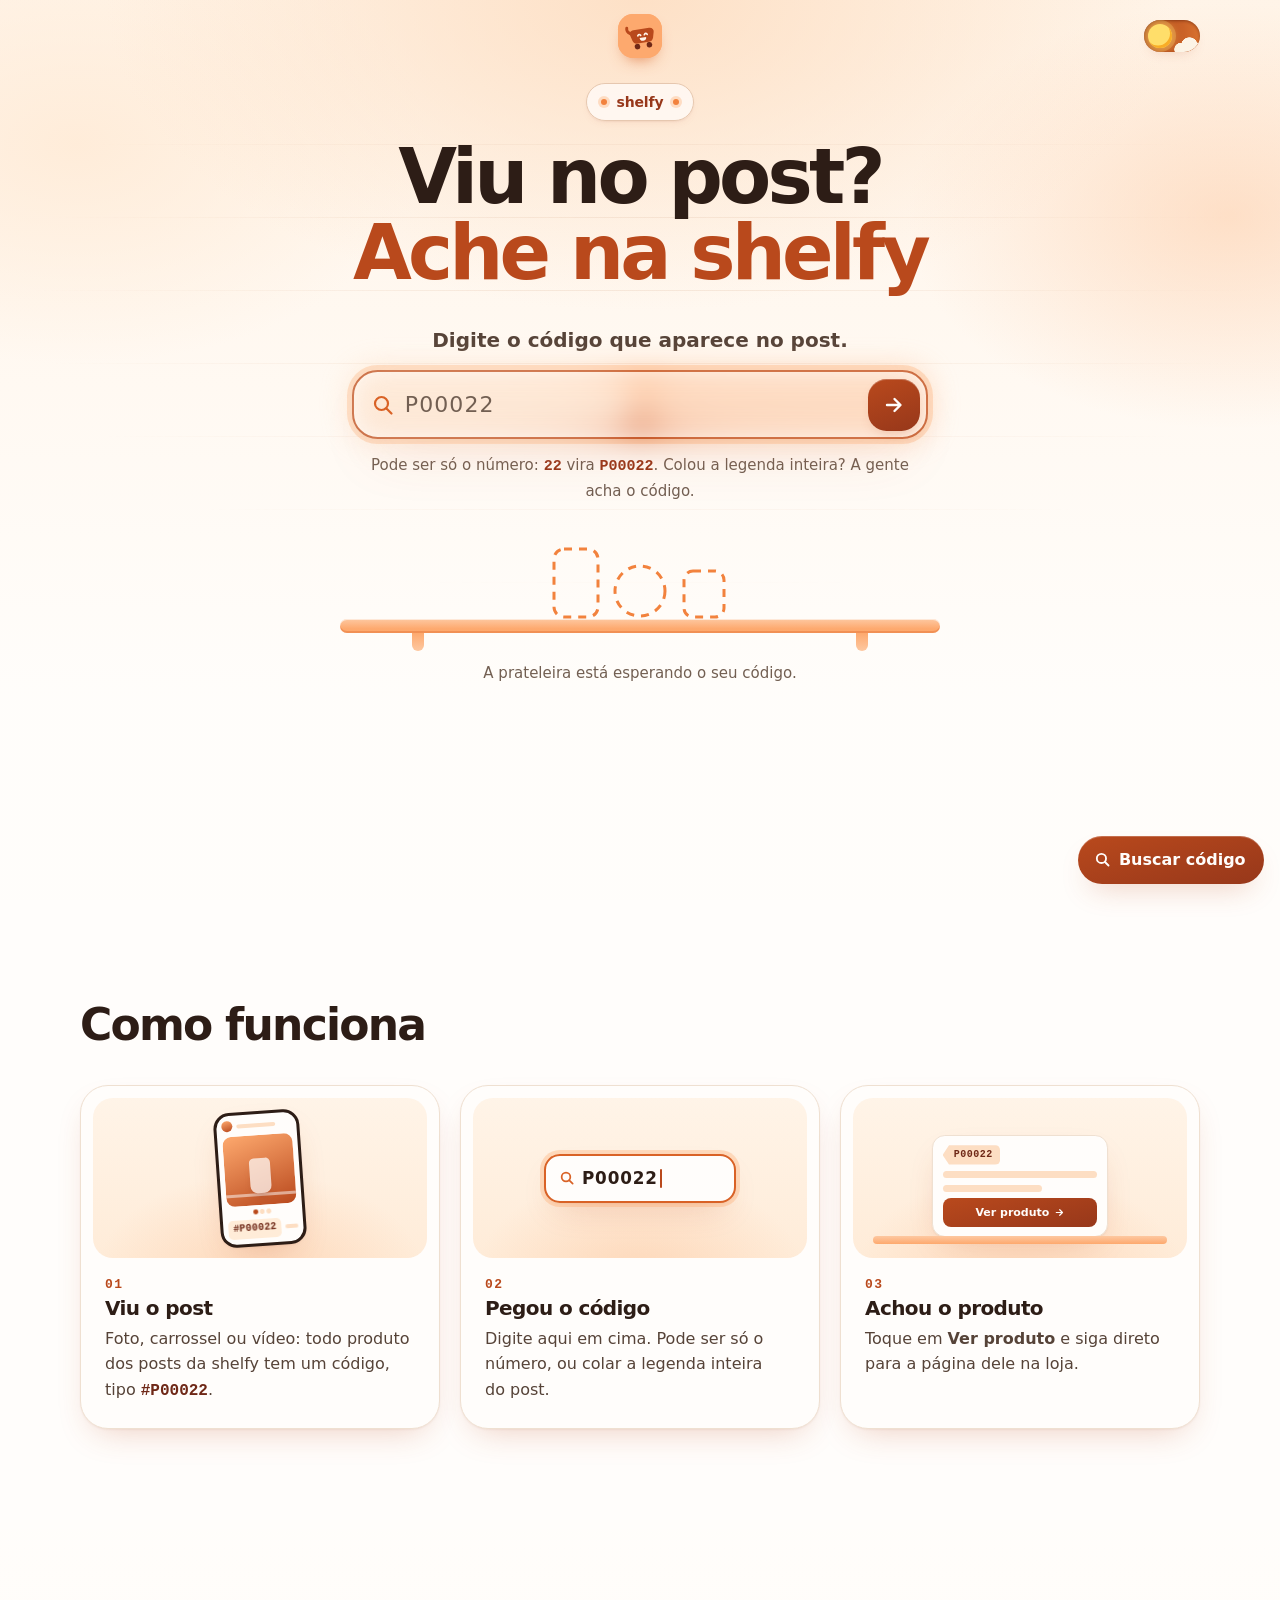
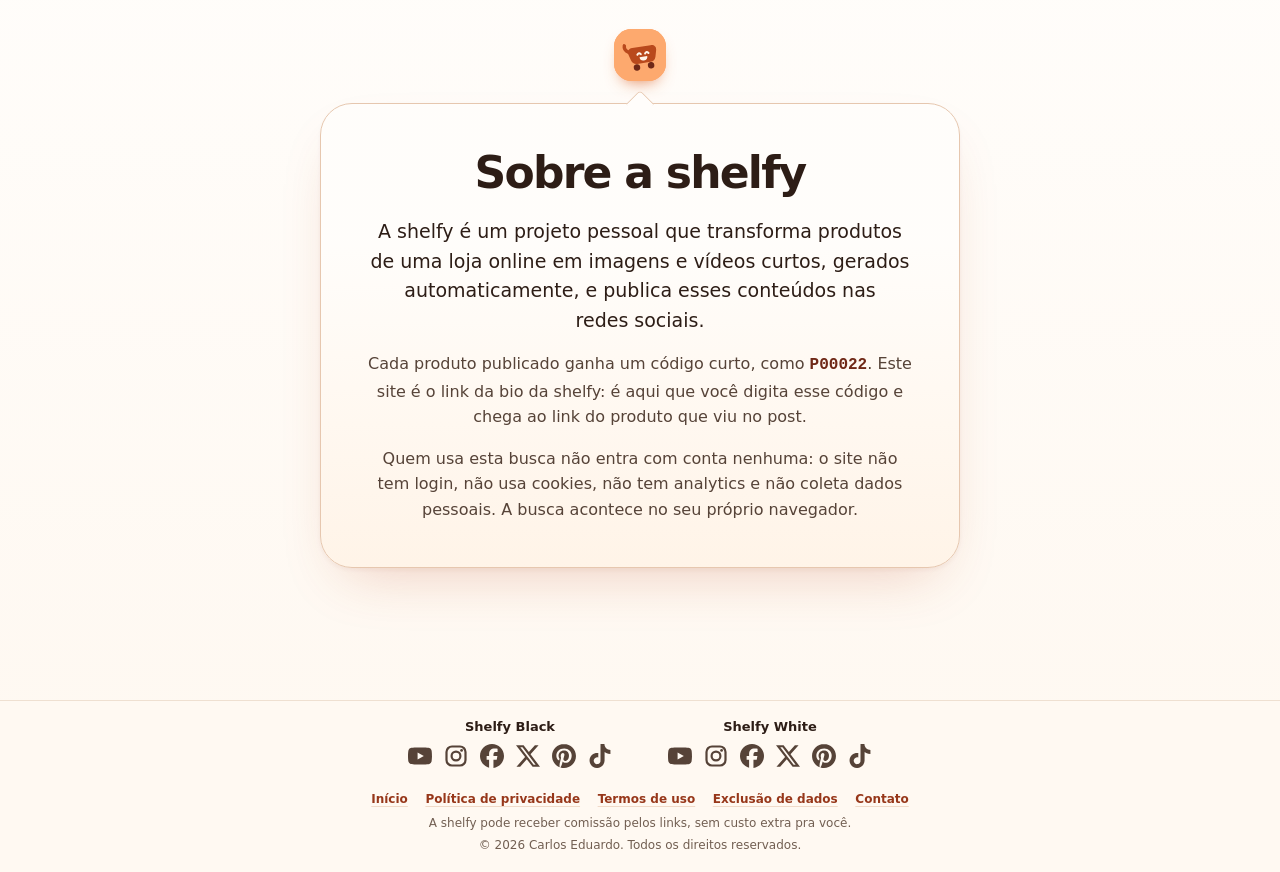
==== index.html @ b005644d "busca: código que saiu do ar mostra "não está mais disponível" Como os códigos são sequenciais, um c" ====
<!DOCTYPE html>
<html lang="pt-BR">
<head>
<meta charset="utf-8">
<meta name="viewport" content="width=device-width, initial-scale=1, viewport-fit=cover">
<meta http-equiv="Content-Security-Policy" content="default-src 'none'; script-src 'self'; style-src 'self'; img-src 'self' data:; connect-src 'self'; base-uri 'self'; form-action 'self'; object-src 'none'; require-trusted-types-for 'script'; trusted-types 'none'; upgrade-insecure-requests">
<meta name="referrer" content="no-referrer">
<title>shelfy — ache o produto do post pelo código</title>
<meta name="description" content="Viu um produto num post da shelfy? Digite o código (tipo P00022) e vá direto para o link do produto. Sem login, sem cadastro, sem rastreadores.">
<link rel="canonical" href="https://carlosp1006.github.io/shelfy-site/">
<meta name="theme-color" content="#fff4ea" media="(prefers-color-scheme: light)">
<meta name="theme-color" content="#281911" media="(prefers-color-scheme: dark)">
<meta name="color-scheme" content="light">
<link rel="icon" href="img/favicon.svg" type="image/svg+xml">
<link rel="icon" href="img/favicon-32.png" sizes="32x32" type="image/png">
<link rel="apple-touch-icon" href="img/apple-touch-icon.png">
<link rel="search" type="application/opensearchdescription+xml" title="shelfy" href="opensearch.xml">
<meta property="og:type" content="website">
<meta property="og:site_name" content="shelfy">
<meta property="og:locale" content="pt_BR">
<meta property="og:title" content="shelfy — ache o produto do post pelo código">
<meta property="og:description" content="Viu no post? Digite o código e vá direto para o link do produto.">
<meta property="og:url" content="https://carlosp1006.github.io/shelfy-site/">
<meta property="og:image" content="https://carlosp1006.github.io/shelfy-site/img/og.png">
<meta property="og:image:width" content="1200">
<meta property="og:image:height" content="630">
<meta property="og:image:alt" content="shelfy: viu no post? Ache aqui pelo código.">
<meta name="twitter:card" content="summary_large_image">
<script src="js/tema.js?v=2026100901"></script>
<link rel="stylesheet" href="css/site.css?v=2026100901">
<link rel="modulepreload" href="js/catalog.js">
<link rel="modulepreload" href="js/query.js">
<script type="module" src="js/app.js"></script>
</head>
<body class="page-home">
<a class="skip-link" href="#conteudo">Pular para o conteúdo</a>

<header class="site-header">
  <div class="shell header-inner">
    <a class="brand brand-solo" href="./" aria-label="shelfy — início">
      <span class="brand-mark" aria-hidden="true"><svg viewBox="0 0 120 120" width="120" height="120" focusable="false"><rect width="120" height="120" fill="#fda96e"/><g class="carrinho"><g transform="translate(3 1) rotate(-9 50 94)"><path d="M37 50c-6-4-9-10-7-16" fill="none" stroke="#b9491c" stroke-width="8" stroke-linecap="round"/><circle cx="51" cy="88" r="7.5" fill="#6f2817"/><circle cx="84" cy="88" r="7.5" fill="#6f2817"/><path d="M47 42h43c8 0 13 6 11 13l-4 15c-2 6-6 10-13 10H53c-7 0-11-4-13-10l-4-15c-2-7 3-13 11-13z" fill="#b9491c"/><g fill="none" stroke="#fff4e8" stroke-width="4.5" stroke-linecap="round"><path d="M56.5 59q4-6 8 0"/><path d="M74.5 59q4-6 8 0"/></g><path d="M60.5 65.5h18a9 9 0 0 1-18 0z" fill="#fff4e8"/></g></g><g class="brilhos" fill="#fff4e8" opacity="0"><path d="M98 11Q98 22 109 22Q98 22 98 33Q98 22 87 22Q98 22 98 11Z"/><path d="M19 12Q19 20 27 20Q19 20 19 28Q19 20 11 20Q19 20 19 12Z"/><path d="M104 95Q104 101 110 101Q104 101 104 107Q104 101 98 101Q104 101 104 95Z"/></g></svg></span>
    </a>
    <button class="theme-toggle" type="button" data-botao-tema aria-pressed="false" aria-label="Tema escuro" title="Tema escuro" hidden><span class="theme-toggle-knob"></span></button>
  </div>
</header>

<main id="conteudo" class="site-main">
  <section class="hero" aria-labelledby="titulo">
    <div class="shell hero-inner">
      <p class="eyebrow eyebrow-name"><span class="eyebrow-dot" aria-hidden="true"></span>shelfy<span class="eyebrow-dot" aria-hidden="true"></span></p>
      <h1 id="titulo" class="hero-title">Viu no post? <span class="hero-accent">Ache na shelfy</span></h1>
      <form id="buscar" class="search" role="search" action="./" method="get" autocomplete="off" novalidate>
        <label class="search-label" for="codigo">Digite o código que aparece no post.</label>
        <div class="search-field">
          <svg class="search-icon" viewBox="0 0 24 24" width="24" height="24" aria-hidden="true" focusable="false"><circle cx="10.5" cy="10.5" r="6.5" fill="none" stroke="currentColor" stroke-width="2.2"/><path d="m15.5 15.5 5 5" fill="none" stroke="currentColor" stroke-width="2.2" stroke-linecap="round"/></svg>
          <input id="codigo" class="search-input" name="c" type="text" inputmode="text" enterkeyhint="search" autocapitalize="characters" autocomplete="off" autocorrect="off" spellcheck="false" maxlength="4000" placeholder="P00022" aria-describedby="dica-busca">
          <button class="search-submit" type="submit">
            <span class="visually-hidden">Buscar</span>
            <svg viewBox="0 0 24 24" width="24" height="24" aria-hidden="true" focusable="false"><path d="M5 12h13m-5.5-6 6 6-6 6" fill="none" stroke="currentColor" stroke-width="2.4" stroke-linecap="round" stroke-linejoin="round"/></svg>
          </button>
        </div>
        <p id="dica-busca" class="search-hint">Pode ser só o número: <b>22</b> vira <b>P00022</b>. Colou a legenda inteira? A gente acha o código.</p>
      </form>

      <div class="recent" data-recent hidden>
        <p class="recent-label" id="recentes-titulo">Buscados recentemente <span class="recent-hint">(só neste aparelho)</span></p>
        <ul class="recent-list" aria-labelledby="recentes-titulo" data-recent-list></ul>
        <button class="link-button" type="button" data-recent-clear>Limpar</button>
      </div>
      <div class="results" id="resultado">
        <p class="visually-hidden" id="status-busca" role="status" aria-live="polite" aria-atomic="true"></p>
        <div class="results-body" data-results></div>
        <div class="shelf" aria-hidden="true">
          <svg class="shelf-ghosts" viewBox="0 0 240 92" width="240" height="92" focusable="false"><rect x="34" y="22" width="44" height="68" rx="10" fill="none" stroke="currentColor" stroke-width="3" stroke-dasharray="8 7"/><circle cx="120" cy="64" r="25" fill="none" stroke="currentColor" stroke-width="3" stroke-dasharray="8 7"/><rect x="164" y="44" width="40" height="46" rx="9" fill="none" stroke="currentColor" stroke-width="3" stroke-dasharray="8 7"/></svg>
          <span class="shelf-plank"></span>
        </div>
        <p class="shelf-caption">A prateleira está esperando o seu código.</p>
        <noscript><p class="notice notice-static">A busca por código precisa do JavaScript ligado. Ative o JavaScript neste navegador ou abra o site em outro navegador para buscar.</p></noscript>
      </div>
    </div>
  </section>

  <section id="como-funciona" class="section steps-section" aria-labelledby="titulo-como">
    <div class="shell">
      <h2 id="titulo-como" class="section-title">Como funciona</h2>
      <ol class="steps">
        <li class="step">
          <div class="step-art" aria-hidden="true"><span class="art-post"><span class="art-post-head"></span><span class="art-media"><span class="art-track"><span></span><span></span><span></span></span></span><span class="art-dots"></span><span class="art-caption"><span class="art-tag">#P00022</span></span></span></div>
          <h3 class="step-title">Viu o post</h3>
          <p class="step-text">Foto, carrossel ou vídeo: todo produto dos posts da shelfy tem um código, tipo <b class="code-inline">#P00022</b>.</p>
        </li>
        <li class="step">
          <div class="step-art art-search" aria-hidden="true"><span class="art-field"><span class="art-lens"></span><span class="art-typed">P00022</span><span class="art-caret"></span></span></div>
          <h3 class="step-title">Pegou o código</h3>
          <p class="step-text">Digite aqui em cima. Pode ser só o número, ou colar a legenda inteira do post.</p>
        </li>
        <li class="step">
          <div class="step-art art-result" aria-hidden="true"><span class="art-card"><span class="art-badge">P00022</span><span class="art-line"></span><span class="art-line art-line-short"></span><span class="art-button">Ver produto</span></span><span class="art-plank"></span></div>
          <h3 class="step-title">Achou o produto</h3>
          <p class="step-text">Toque em <b>Ver produto</b> e siga direto para a página dele na loja.</p>
        </li>
      </ol>
    </div>
  </section>

  <section id="sobre" class="section about-section" aria-labelledby="titulo-sobre">
    <div class="shell about">
      <span class="brand-mark about-avatar" aria-hidden="true"><svg viewBox="0 0 120 120" width="120" height="120" focusable="false"><rect width="120" height="120" fill="#fda96e"/><g class="carrinho"><g transform="translate(3 1) rotate(-9 50 94)"><path d="M37 50c-6-4-9-10-7-16" fill="none" stroke="#b9491c" stroke-width="8" stroke-linecap="round"/><circle cx="51" cy="88" r="7.5" fill="#6f2817"/><circle cx="84" cy="88" r="7.5" fill="#6f2817"/><path d="M47 42h43c8 0 13 6 11 13l-4 15c-2 6-6 10-13 10H53c-7 0-11-4-13-10l-4-15c-2-7 3-13 11-13z" fill="#b9491c"/><g fill="none" stroke="#fff4e8" stroke-width="4.5" stroke-linecap="round"><path d="M56.5 59q4-6 8 0"/><path d="M74.5 59q4-6 8 0"/></g><path d="M60.5 65.5h18a9 9 0 0 1-18 0z" fill="#fff4e8"/></g></g><g class="brilhos" fill="#fff4e8" opacity="0"><path d="M98 11Q98 22 109 22Q98 22 98 33Q98 22 87 22Q98 22 98 11Z"/><path d="M19 12Q19 20 27 20Q19 20 19 28Q19 20 11 20Q19 20 19 12Z"/><path d="M104 95Q104 101 110 101Q104 101 104 107Q104 101 98 101Q104 101 104 95Z"/></g></svg></span>
      <div class="about-bubble">
        <h2 id="titulo-sobre" class="section-title">Sobre a shelfy</h2>
        <p class="about-lead">A shelfy é um projeto pessoal que transforma produtos de uma loja online em imagens e vídeos curtos, gerados automaticamente, e publica esses conteúdos nas redes sociais.</p>
        <p>Cada produto publicado ganha um código curto, como <b class="code-inline">P00022</b>. Este site é o link da bio da shelfy: é aqui que você digita esse código e chega ao link do produto que viu no post.</p>
        <p>Quem usa esta busca não entra com conta nenhuma: o site não tem login, não usa cookies, não tem analytics e não coleta dados pessoais. A busca acontece no seu próprio navegador.</p>
      </div>
    </div>
  </section>

  <a class="back-to-search" href="#buscar">Buscar código</a>
</main>

<footer class="site-footer">
  <div class="shell footer-inner">
    <section class="footer-social" aria-labelledby="titulo-siga">
      <h2 id="titulo-siga" class="visually-hidden">Siga a shelfy</h2>
    <svg class="social-sprite" aria-hidden="true" focusable="false">
      <symbol id="ico-youtube" viewBox="0 0 28.57 20"><path d="M27.973 3.123A3.578 3.578 0 0 0 25.447.597C23.22 0 14.285 0 14.285 0S5.35 0 3.123.597A3.578 3.578 0 0 0 .597 3.123C0 5.35 0 10 0 10s0 4.65.597 6.877a3.578 3.578 0 0 0 2.526 2.526C5.35 20 14.285 20 14.285 20s8.935 0 11.162-.597a3.578 3.578 0 0 0 2.526-2.526C28.57 14.65 28.57 10 28.57 10s-.002-4.65-.597-6.877zM11.425 14.285 18.848 10l-7.423-4.285z" fill="currentColor" fill-rule="evenodd"/></symbol>
      <symbol id="ico-instagram" viewBox="0 0 24 24"><rect x="2.5" y="2.5" width="19" height="19" rx="5.5" fill="none" stroke="currentColor" stroke-width="2.2"/><circle cx="12" cy="12" r="4.4" fill="none" stroke="currentColor" stroke-width="2.2"/><circle cx="17.6" cy="6.4" r="1.4" fill="currentColor"/></symbol>
      <symbol id="ico-facebook" viewBox="0 0 24 24"><path d="M9.101 23.691v-7.98H6.627v-3.667h2.474v-1.58c0-4.085 1.848-5.978 5.858-5.978.401 0 .955.042 1.468.103a8.68 8.68 0 0 1 1.141.195v3.325a8.623 8.623 0 0 0-.653-.036 26.805 26.805 0 0 0-.733-.009c-.707 0-1.259.096-1.675.309a1.686 1.686 0 0 0-.679.622c-.258.42-.374.995-.374 1.752v1.297h3.919l-.386 2.103-.287 1.564h-3.246v8.245C19.396 23.238 24 18.179 24 12.044c0-6.627-5.373-12-12-12s-12 5.373-12 12c0 5.628 3.874 10.35 9.101 11.647z" fill="currentColor"/></symbol>
      <symbol id="ico-x" viewBox="0 0 24 24"><path d="M18.901 1.153h3.68l-8.04 9.19L24 22.846h-7.406l-5.8-7.584-6.638 7.584H.474l8.6-9.83L0 1.154h7.594l5.243 6.932zM17.61 20.644h2.039L6.486 3.24H4.298z" fill="currentColor"/></symbol>
      <symbol id="ico-pinterest" viewBox="0 0 24 24"><path d="M12.017 0C5.396 0 .029 5.367.029 11.987c0 5.079 3.158 9.417 7.618 11.162-.105-.949-.199-2.403.041-3.439.219-.937 1.406-5.957 1.406-5.957s-.359-.72-.359-1.781c0-1.663.967-2.911 2.168-2.911 1.024 0 1.518.769 1.518 1.688 0 1.029-.653 2.567-.992 3.992-.285 1.193.6 2.165 1.775 2.165 2.128 0 3.768-2.245 3.768-5.487 0-2.861-2.063-4.869-5.008-4.869-3.41 0-5.409 2.562-5.409 5.199 0 1.033.394 2.143.889 2.741.099.12.112.225.085.345-.09.375-.293 1.199-.334 1.363-.053.225-.172.271-.401.165-1.495-.69-2.433-2.878-2.433-4.646 0-3.776 2.748-7.252 7.92-7.252 4.158 0 7.392 2.967 7.392 6.923 0 4.135-2.607 7.462-6.233 7.462-1.214 0-2.354-.629-2.758-1.379l-.749 2.848c-.269 1.045-1.004 2.352-1.498 3.146 1.123.345 2.306.535 3.55.535 6.607 0 11.985-5.365 11.985-11.987C23.97 5.39 18.592.026 11.985.026L12.017 0z" fill="currentColor"/></symbol>
      <symbol id="ico-tiktok" viewBox="0 0 24 24"><path d="M12.525.02c1.31-.02 2.61-.01 3.91-.02.08 1.53.63 3.09 1.75 4.17 1.12 1.11 2.7 1.62 4.24 1.79v4.03c-1.44-.05-2.89-.35-4.2-.97-.57-.26-1.1-.59-1.62-.93-.01 2.92.01 5.84-.02 8.75-.08 1.4-.54 2.79-1.35 3.94-1.31 1.92-3.58 3.17-5.91 3.21-1.43.08-2.86-.31-4.08-1.03-2.02-1.19-3.44-3.37-3.65-5.71-.02-.5-.03-1-.01-1.49.18-1.9 1.12-3.72 2.58-4.96 1.66-1.44 3.98-2.13 6.15-1.72.02 1.48-.04 2.96-.04 4.44-.99-.32-2.15-.23-3.02.37-.63.41-1.11 1.04-1.36 1.75-.21.51-.15 1.07-.14 1.61.24 1.64 1.82 3.02 3.5 2.87 1.12-.01 2.19-.66 2.77-1.61.19-.33.4-.67.41-1.06.1-1.79.06-3.57.07-5.36.01-4.03-.01-8.05.02-12.07z" fill="currentColor"/></symbol>
    </svg>
      <div class="social-account">
        <p class="social-name" id="conta-preta">Shelfy Black</p>
        <ul class="social-list" aria-labelledby="conta-preta">
          <li><a class="social-link social-youtube" href="https://www.youtube.com/@ShelfyBlack" target="_blank" rel="noopener" aria-label="Shelfy Black no YouTube (abre em nova aba)"><svg class="social-icon" width="24" height="24" aria-hidden="true" focusable="false"><use href="#ico-youtube"/></svg></a></li>
          <li><a class="social-link social-instagram" href="https://www.instagram.com/shelfy_black" target="_blank" rel="noopener" aria-label="Shelfy Black no Instagram (abre em nova aba)"><svg class="social-icon" width="24" height="24" aria-hidden="true" focusable="false"><use href="#ico-instagram"/></svg></a></li>
          <li><a class="social-link social-facebook" href="https://www.facebook.com/shelfyblackbr" target="_blank" rel="noopener" aria-label="Shelfy Black no Facebook (abre em nova aba)"><svg class="social-icon" width="24" height="24" aria-hidden="true" focusable="false"><use href="#ico-facebook"/></svg></a></li>
          <li><a class="social-link social-x" href="https://x.com/ShelfyBlack" target="_blank" rel="noopener" aria-label="Shelfy Black no X (abre em nova aba)"><svg class="social-icon" width="24" height="24" aria-hidden="true" focusable="false"><use href="#ico-x"/></svg></a></li>
          <li><a class="social-link social-pinterest" href="https://www.pinterest.com/shelfyblack" target="_blank" rel="noopener" aria-label="Shelfy Black no Pinterest (abre em nova aba)"><svg class="social-icon" width="24" height="24" aria-hidden="true" focusable="false"><use href="#ico-pinterest"/></svg></a></li>
          <li><a class="social-link social-tiktok" href="https://www.tiktok.com/@shelfyblack" target="_blank" rel="noopener" aria-label="Shelfy Black no TikTok (abre em nova aba)"><svg class="social-icon" width="24" height="24" aria-hidden="true" focusable="false"><use href="#ico-tiktok"/></svg></a></li>
        </ul>
      </div>
      <div class="social-account">
        <p class="social-name" id="conta-branca">Shelfy White</p>
        <ul class="social-list" aria-labelledby="conta-branca">
          <li><a class="social-link social-youtube" href="https://www.youtube.com/@ShelfyWhite" target="_blank" rel="noopener" aria-label="Shelfy White no YouTube (abre em nova aba)"><svg class="social-icon" width="24" height="24" aria-hidden="true" focusable="false"><use href="#ico-youtube"/></svg></a></li>
          <li><a class="social-link social-instagram" href="https://www.instagram.com/shelfywhite" target="_blank" rel="noopener" aria-label="Shelfy White no Instagram (abre em nova aba)"><svg class="social-icon" width="24" height="24" aria-hidden="true" focusable="false"><use href="#ico-instagram"/></svg></a></li>
          <li><a class="social-link social-facebook" href="https://www.facebook.com/shelfywhitebr" target="_blank" rel="noopener" aria-label="Shelfy White no Facebook (abre em nova aba)"><svg class="social-icon" width="24" height="24" aria-hidden="true" focusable="false"><use href="#ico-facebook"/></svg></a></li>
          <li><a class="social-link social-x" href="https://x.com/shelfywhite" target="_blank" rel="noopener" aria-label="Shelfy White no X (abre em nova aba)"><svg class="social-icon" width="24" height="24" aria-hidden="true" focusable="false"><use href="#ico-x"/></svg></a></li>
          <li><a class="social-link social-pinterest" href="https://www.pinterest.com/shelfywhite" target="_blank" rel="noopener" aria-label="Shelfy White no Pinterest (abre em nova aba)"><svg class="social-icon" width="24" height="24" aria-hidden="true" focusable="false"><use href="#ico-pinterest"/></svg></a></li>
          <li><a class="social-link social-tiktok" href="https://www.tiktok.com/@shelfy.white" target="_blank" rel="noopener" aria-label="Shelfy White no TikTok (abre em nova aba)"><svg class="social-icon" width="24" height="24" aria-hidden="true" focusable="false"><use href="#ico-tiktok"/></svg></a></li>
        </ul>
      </div>
    </section>
    <nav class="footer-nav" aria-label="Rodapé">
      <ul>
        <li><a href="./">Início</a></li>
        <li><a href="privacidade.html">Política de privacidade</a></li>
        <li><a href="termos.html">Termos de uso</a></li>
        <li><a href="exclusao-de-dados.html">Exclusão de dados</a></li>
        <li><a href="mailto:dinosauroxd9@gmail.com">Contato</a></li>
      </ul>
    </nav>
    <p class="footer-note">A shelfy pode receber comissão pelos links, sem custo extra pra você.</p>
    <p class="footer-note">© 2026 Carlos Eduardo. Todos os direitos reservados.</p>
  </div>
</footer>

<template id="tpl-result">
  <article class="result">
    <div class="result-head">
      <span class="code-badge" data-slot="code"></span>
      <button class="copy-button" type="button" data-slot="copy">
        <svg viewBox="0 0 24 24" width="18" height="18" aria-hidden="true" focusable="false"><path d="M9.5 14.5 14.5 9.5M11 6.5l1.4-1.4a4 4 0 0 1 5.6 5.6L16.6 12M13 17.5l-1.4 1.4a4 4 0 0 1-5.6-5.6L7.4 12" fill="none" stroke="currentColor" stroke-width="2.2" stroke-linecap="round"/></svg>
        <span data-slot="copy-label">Copiar link</span>
      </button>
    </div>
    <h2 class="result-title" data-slot="title" dir="auto"></h2>
    <button class="title-toggle" type="button" data-slot="toggle" aria-expanded="false" hidden>Ver título completo</button>
    <div class="result-actions" data-slot="actions">
      <a class="button button-primary" data-slot="link" rel="sponsored nofollow noopener noreferrer">
        <span>Ver produto</span>
        <svg viewBox="0 0 24 24" width="22" height="22" aria-hidden="true" focusable="false"><path d="M5 12h13m-5.5-6 6 6-6 6" fill="none" stroke="currentColor" stroke-width="2.4" stroke-linecap="round" stroke-linejoin="round"/></svg>
      </a>
    </div>
    <p class="result-unavailable" data-slot="unavailable" hidden>O link deste produto está indisponível no momento. Tente de novo mais tarde.</p>
  </article>
</template>

<template id="tpl-notice">
  <div class="notice">
    <span class="notice-icon" aria-hidden="true"></span>
    <div class="notice-body">
      <p class="notice-title" data-slot="title"></p>
      <p class="notice-text" data-slot="text"></p>
      <div class="notice-actions" data-slot="actions"></div>
    </div>
  </div>
</template>

<template id="tpl-sad-cart">
  <svg class="sad-cart" viewBox="0 0 120 120" width="120" height="120" focusable="false"><rect width="120" height="120" fill="#fda96e"/><g class="carrinho"><g transform="translate(2 4) rotate(5 62 94)"><path d="M37 50c-6-4-9-10-7-16" fill="none" stroke="#b9491c" stroke-width="8" stroke-linecap="round"/><circle cx="51" cy="88" r="7.5" fill="#6f2817"/><circle cx="84" cy="88" r="7.5" fill="#6f2817"/><path d="M47 42h43c8 0 13 6 11 13l-4 15c-2 6-6 10-13 10H53c-7 0-11-4-13-10l-4-15c-2-7 3-13 11-13z" fill="#b9491c"/><g fill="none" stroke="#fff4e8" stroke-width="4" stroke-linecap="round"><path d="M55.5 52.5 63 50"/><path d="M76 50l7.5 2.5"/><path d="M62.5 73.5q7-5.5 14 0"/></g><circle cx="60" cy="59" r="3.2" fill="#fff4e8"/><circle cx="79" cy="59" r="3.2" fill="#fff4e8"/><path class="lagrima" d="M57.5 63.5c-2 3-3 4.6-3 6a3 3 0 0 0 6 0c0-1.4-1-3-3-6z" fill="#fff4e8"/></g></g></svg>
</template>

<template id="tpl-loading">
  <div class="result result-loading" aria-hidden="true">
    <div class="skeleton skeleton-badge"></div>
    <div class="skeleton skeleton-line"></div>
    <div class="skeleton skeleton-line skeleton-short"></div>
    <div class="skeleton skeleton-button"></div>
  </div>
</template>
</body>
</html>
---- css/site.css ----
@layer reset, tokens, base, layout, components, states, enhancements;

@layer reset {
  *,
  *::before,
  *::after {
    box-sizing: border-box;
  }

  html {
    -webkit-text-size-adjust: 100%;
    text-size-adjust: 100%;
  }

  body,
  h1,
  h2,
  h3,
  p,
  ul,
  ol,
  figure {
    margin: 0;
  }

  ul,
  ol {
    padding: 0;
  }

  ul[class],
  ol[class],
  nav ul {
    list-style: none;
  }

  img,
  svg {
    display: block;
    max-width: 100%;
  }

  input,
  button {
    font: inherit;
    color: inherit;
  }

  button {
    cursor: pointer;
  }

  [hidden] {
    display: none !important;
  }
}

@layer tokens {
  :root {
    color-scheme: light;

    --white: oklch(99.5% 0.004 75);
    --cream: oklch(98.4% 0.011 72);
    --peach-50: oklch(97.2% 0.02 70);
    --peach-100: oklch(95.2% 0.033 68);
    --peach-200: oklch(92% 0.05 64);
    --apricot-300: oklch(87% 0.08 58);
    --orange-400: oklch(80.5% 0.125 55);
    --orange-500: oklch(72% 0.16 49);
    --orange-600: oklch(63.5% 0.165 44);
    --terra-700: oklch(55% 0.155 40);
    --terra-800: oklch(47% 0.135 37);
    --terra-900: oklch(38% 0.105 35);
    --ink: oklch(25% 0.028 45);
    --ink-soft: oklch(40% 0.032 50);
    --ink-muted: oklch(50% 0.032 55);
    --line: oklch(91.5% 0.026 66);
    --line-strong: oklch(85% 0.048 60);

    --surface: var(--white);
    --text: var(--ink);
    --text-soft: var(--ink-soft);
    --text-muted: var(--ink-muted);
    --link: var(--terra-700);
    --link-hover: var(--terra-800);
    --action: var(--terra-700);
    --field-border: var(--orange-600);
    --focus: var(--terra-700);

    --action-hover: oklch(51% 0.148 39);
    --ring-soft: oklch(80.5% 0.125 55 / 0.35);
    --shadow-tint: oklch(55% 0.155 40 / 0.14);
    --shadow-tint-strong: oklch(55% 0.155 40 / 0.28);
    --hairline: oklch(85% 0.048 60 / 0.6);
    --glass: oklch(99.5% 0.004 75 / 0.72);
    --ghost: oklch(72% 0.16 49 / 0.55);
    --glow-a: oklch(92% 0.05 64 / 0.9);
    --glow-b: oklch(95.2% 0.033 68 / 0.95);
    --glow-c: oklch(87% 0.08 58 / 0.5);
    --glow-d: oklch(87% 0.08 58 / 0.55);

    --font-sans: system-ui, -apple-system, "Segoe UI", Roboto, "Noto Sans", "Helvetica Neue", Arial, sans-serif;
    --font-display: ui-rounded, "SF Pro Rounded", system-ui, -apple-system, "Segoe UI", Roboto, "Noto Sans", "Helvetica Neue", Arial, sans-serif;
    --font-mono: ui-monospace, "SF Mono", "Cascadia Mono", "Roboto Mono", Menlo, Consolas, "Liberation Mono", monospace;

    --gutter: clamp(1.125rem, 0.75rem + 1.8vw, 2rem);
    --shell: 70rem;
    --measure: 36rem;
    --radius-s: 0.75rem;
    --radius-m: 1.125rem;
    --radius-l: 1.5rem;
    --radius-xl: 2rem;
    --ease-out: cubic-bezier(0.22, 1, 0.36, 1);
    --ease-spring: cubic-bezier(0.34, 1.45, 0.64, 1);
    --shadow-s: 0 1px 2px oklch(38% 0.105 35 / 0.06), 0 4px 12px -6px var(--shadow-tint);
    --shadow-m: 0 1px 2px oklch(38% 0.105 35 / 0.06), 0 14px 34px -14px var(--shadow-tint-strong);
    --shadow-l: 0 2px 4px oklch(38% 0.105 35 / 0.05), 0 26px 60px -26px var(--shadow-tint-strong);

    --icon-check: url("data:image/svg+xml,%3Csvg xmlns='http://www.w3.org/2000/svg' viewBox='0 0 24 24'%3E%3Cpath d='M4.5 12.5l5 5L19.5 7' fill='none' stroke='%23000' stroke-width='3' stroke-linecap='round' stroke-linejoin='round'/%3E%3C/svg%3E");
    --icon-info: url("data:image/svg+xml,%3Csvg xmlns='http://www.w3.org/2000/svg' viewBox='0 0 24 24'%3E%3Ccircle cx='12' cy='12' r='9' fill='none' stroke='%23000' stroke-width='2.2'/%3E%3Cpath d='M12 11v6M12 7.5v.5' stroke='%23000' stroke-width='2.4' stroke-linecap='round'/%3E%3C/svg%3E");
    --icon-search-x: url("data:image/svg+xml,%3Csvg xmlns='http://www.w3.org/2000/svg' viewBox='0 0 24 24'%3E%3Ccircle cx='10.5' cy='10.5' r='6.5' fill='none' stroke='%23000' stroke-width='2.2'/%3E%3Cpath d='m15.5 15.5 5 5M8.3 8.3l4.4 4.4m0-4.4-4.4 4.4' stroke='%23000' stroke-width='2.2' stroke-linecap='round'/%3E%3C/svg%3E");
    --icon-clock: url("data:image/svg+xml,%3Csvg xmlns='http://www.w3.org/2000/svg' viewBox='0 0 24 24'%3E%3Ccircle cx='12' cy='12' r='9' fill='none' stroke='%23000' stroke-width='2.2'/%3E%3Cpath d='M12 7v5.2l3.4 2' fill='none' stroke='%23000' stroke-width='2.2' stroke-linecap='round' stroke-linejoin='round'/%3E%3C/svg%3E");
    --icon-hash: url("data:image/svg+xml,%3Csvg xmlns='http://www.w3.org/2000/svg' viewBox='0 0 24 24'%3E%3Cpath d='M9.5 3.5 7.5 20.5m9-17-2 17M4 8.5h16.5M3.5 15.5H20' fill='none' stroke='%23000' stroke-width='2.2' stroke-linecap='round'/%3E%3C/svg%3E");
    --icon-spark: url("data:image/svg+xml,%3Csvg xmlns='http://www.w3.org/2000/svg' viewBox='0 0 24 24'%3E%3Cpath d='M12 3.5c.6 4.2 2.3 5.9 6.5 6.5-4.2.6-5.9 2.3-6.5 6.5-.6-4.2-2.3-5.9-6.5-6.5 4.2-.6 5.9-2.3 6.5-6.5zM18.5 15.5c.3 1.9 1 2.7 3 3-2 .3-2.7 1-3 3-.3-2-1.1-2.7-3-3 1.9-.3 2.7-1.1 3-3z' fill='%23000'/%3E%3C/svg%3E");
    --icon-shelf: url("data:image/svg+xml,%3Csvg xmlns='http://www.w3.org/2000/svg' viewBox='0 0 24 24'%3E%3Cpath d='M3 18.5h18M6 18.5v2.5m12-2.5v2.5' fill='none' stroke='%23000' stroke-width='2.2' stroke-linecap='round'/%3E%3Crect x='6.5' y='8' width='5' height='7.5' rx='1.4' fill='none' stroke='%23000' stroke-width='2' stroke-dasharray='2.6 2.2'/%3E%3Ccircle cx='16' cy='12.8' r='2.7' fill='none' stroke='%23000' stroke-width='2' stroke-dasharray='2.6 2.2'/%3E%3C/svg%3E");
    --icon-alert: url("data:image/svg+xml,%3Csvg xmlns='http://www.w3.org/2000/svg' viewBox='0 0 24 24'%3E%3Cpath d='M12 3.8 2.8 19.5h18.4z' fill='none' stroke='%23000' stroke-width='2.2' stroke-linejoin='round'/%3E%3Cpath d='M12 9.5v4.5M12 16.8v.4' stroke='%23000' stroke-width='2.4' stroke-linecap='round'/%3E%3C/svg%3E");
    --icon-shield: url("data:image/svg+xml,%3Csvg xmlns='http://www.w3.org/2000/svg' viewBox='0 0 24 24'%3E%3Cpath d='M12 3 5 6v5.5c0 4.3 2.9 8 7 9.5 4.1-1.5 7-5.2 7-9.5V6z' fill='none' stroke='%23000' stroke-width='2.2' stroke-linejoin='round'/%3E%3Cpath d='M12 8.5v4.5M12 15.7v.3' stroke='%23000' stroke-width='2.4' stroke-linecap='round'/%3E%3C/svg%3E");
    --icon-arrow: url("data:image/svg+xml,%3Csvg xmlns='http://www.w3.org/2000/svg' viewBox='0 0 24 24'%3E%3Cpath d='M5 12h13m-5.5-6 6 6-6 6' fill='none' stroke='%23000' stroke-width='2.6' stroke-linecap='round' stroke-linejoin='round'/%3E%3C/svg%3E");
    --icon-lens: url("data:image/svg+xml,%3Csvg xmlns='http://www.w3.org/2000/svg' viewBox='0 0 24 24'%3E%3Ccircle cx='10.5' cy='10.5' r='6.5' fill='none' stroke='%23000' stroke-width='2.6'/%3E%3Cpath d='m15.5 15.5 5 5' stroke='%23000' stroke-width='2.6' stroke-linecap='round'/%3E%3C/svg%3E");
  }

  @supports (color: color-mix(in oklch, white, black)) {
    :root {
      --action-hover: color-mix(in oklch, var(--terra-700), var(--terra-800));
      --ring-soft: color-mix(in oklch, var(--orange-400) 35%, transparent);
      --shadow-tint: color-mix(in oklch, var(--terra-700) 14%, transparent);
      --shadow-tint-strong: color-mix(in oklch, var(--terra-700) 28%, transparent);
      --hairline: color-mix(in oklch, var(--line-strong) 60%, transparent);
      --glass: color-mix(in oklch, var(--white) 72%, transparent);
      --ghost: color-mix(in oklch, var(--orange-500) 55%, transparent);
    }
  }

  @media (prefers-color-scheme: dark) {
    :root:not([data-tema="claro"]) {
      color-scheme: dark;
      --white: oklch(20% 0.02 45);
      --cream: oklch(17.5% 0.018 45);
      --peach-50: oklch(23% 0.028 48);
      --peach-100: oklch(26.5% 0.036 50);
      --peach-200: oklch(31% 0.048 50);
      --apricot-300: oklch(39% 0.07 48);
      --terra-700: oklch(76% 0.13 52);
      --terra-800: oklch(83% 0.1 58);
      --terra-900: oklch(90% 0.06 64);
      --ink: oklch(95.5% 0.012 70);
      --ink-soft: oklch(86% 0.022 65);
      --ink-muted: oklch(77% 0.028 60);
      --line: oklch(30% 0.03 48);
      --line-strong: oklch(38% 0.045 48);
      --action-hover: oklch(80% 0.115 55);
      --shadow-tint: oklch(8% 0.02 40 / 0.45);
      --shadow-tint-strong: oklch(6% 0.02 40 / 0.7);
      --hairline: oklch(38% 0.045 48 / 0.6);
      --glass: oklch(20% 0.02 45 / 0.72);
      --glow-a: oklch(40% 0.09 46 / 0.5);
      --glow-b: oklch(30% 0.05 50 / 0.6);
      --glow-c: oklch(48% 0.12 45 / 0.25);
      --glow-d: oklch(45% 0.1 46 / 0.35);
    }
  }

  :root[data-tema="escuro"] {
    color-scheme: dark;
    --white: oklch(20% 0.02 45);
    --cream: oklch(17.5% 0.018 45);
    --peach-50: oklch(23% 0.028 48);
    --peach-100: oklch(26.5% 0.036 50);
    --peach-200: oklch(31% 0.048 50);
    --apricot-300: oklch(39% 0.07 48);
    --terra-700: oklch(76% 0.13 52);
    --terra-800: oklch(83% 0.1 58);
    --terra-900: oklch(90% 0.06 64);
    --ink: oklch(95.5% 0.012 70);
    --ink-soft: oklch(86% 0.022 65);
    --ink-muted: oklch(77% 0.028 60);
    --line: oklch(30% 0.03 48);
    --line-strong: oklch(38% 0.045 48);
    --action-hover: oklch(80% 0.115 55);
    --shadow-tint: oklch(8% 0.02 40 / 0.45);
    --shadow-tint-strong: oklch(6% 0.02 40 / 0.7);
    --hairline: oklch(38% 0.045 48 / 0.6);
    --glass: oklch(20% 0.02 45 / 0.72);
    --glow-a: oklch(40% 0.09 46 / 0.5);
    --glow-b: oklch(30% 0.05 50 / 0.6);
    --glow-c: oklch(48% 0.12 45 / 0.25);
    --glow-d: oklch(45% 0.1 46 / 0.35);
  }

  @supports (transition-timing-function: linear(0, 1)) {
    :root {
      --ease-spring: linear(0, 0.22 6%, 0.56 13%, 0.84 21%, 0.98 29%, 1.045 37%, 1.058 44%, 1.04 53%, 1.012 64%, 0.998 77%, 1);
    }
  }
}

@layer base {
  html {
    background: var(--surface);
    scroll-padding-top: 1rem;
  }

  body {
    min-height: 100vh;
    min-height: 100svh;
    display: flex;
    flex-direction: column;
    font-family: var(--font-sans);
    font-size: 1rem;
    line-height: 1.6;
    color: var(--text);
    background: var(--surface);
    -webkit-font-smoothing: antialiased;
    overflow-wrap: break-word;
  }

  h1,
  h2,
  h3 {
    font-family: var(--font-display);
    line-height: 1.12;
    letter-spacing: -0.02em;
    text-wrap: balance;
  }

  p,
  li {
    text-wrap: pretty;
  }

  a {
    color: var(--link);
    text-decoration-line: underline;
    text-decoration-thickness: 0.08em;
    text-underline-offset: 0.22em;
    text-decoration-color: var(--hairline);
  }

  a:hover {
    color: var(--link-hover);
    text-decoration-color: currentColor;
  }

  :focus-visible {
    outline: 3px solid var(--focus);
    outline-offset: 3px;
    border-radius: 0.375rem;
  }

  ::selection {
    background: var(--apricot-300);
    color: var(--ink);
  }

  b,
  strong {
    font-weight: 700;
  }

  code {
    font-family: var(--font-mono);
    font-size: 0.88em;
    padding: 0.1em 0.4em;
    border-radius: 0.45em;
    color: var(--terra-900);
    background: var(--peach-100);
    white-space: nowrap;
  }

  .code-inline {
    font-family: var(--font-mono);
    font-variant-numeric: tabular-nums slashed-zero;
    font-weight: 700;
    color: var(--terra-900);
    white-space: nowrap;
  }

  .visually-hidden {
    position: absolute !important;
    width: 1px;
    height: 1px;
    margin: -1px;
    padding: 0;
    overflow: hidden;
    clip: rect(0 0 0 0);
    clip-path: inset(50%);
    white-space: nowrap;
    border: 0;
  }

  .skip-link {
    position: absolute;
    top: 0.75rem;
    left: 0.75rem;
    z-index: 10;
    padding: 0.75rem 1.125rem;
    border-radius: 999px;
    font-weight: 700;
    color: var(--white);
    background: var(--terra-800);
    text-decoration: none;
    transform: translateY(-160%);
  }

  .skip-link:focus-visible {
    transform: none;
    color: var(--white);
  }
}

@layer layout {
  .shell {
    width: min(100% - 2 * var(--gutter), var(--shell));
    margin-inline: auto;
  }

  .site-header {
    position: relative;
    z-index: 2;
  }

  .header-inner {
    display: flex;
    align-items: center;
    justify-content: space-between;
    gap: 1rem;
    min-height: 4.5rem;
    padding-top: env(safe-area-inset-top, 0px);
  }

  .site-main {
    flex: 1 0 auto;
  }

  .hero {
    position: relative;
    isolation: isolate;
    overflow-x: clip;
    padding-block: clamp(0.75rem, 0.25rem + 2.5vw, 3rem) clamp(2.5rem, 1rem + 5vw, 5rem);
  }

  .page-home .header-inner {
    display: grid;
    grid-template-columns: 1fr auto 1fr;
  }

  .page-home .brand-solo {
    grid-column: 2;
  }

  .header-nav {
    margin-inline-start: auto;
  }

  .page-home .hero {
    min-height: calc(100vh - 4.5rem);
    min-height: calc(100svh - 4.5rem);
    padding-top: clamp(0rem, 1.2vw - 0.25rem, 1.25rem);
  }

  .hero::before {
    content: "";
    position: absolute;
    inset: -4.5rem 0 0;
    z-index: -2;
    background:
      radial-gradient(58% 48% at 50% 0%, var(--glow-a), transparent 72%),
      radial-gradient(38% 34% at 6% 16%, var(--glow-b), transparent 72%),
      radial-gradient(34% 32% at 96% 24%, var(--glow-c), transparent 74%),
      linear-gradient(to bottom, var(--peach-50), var(--surface) 78%);
  }

  .hero::after {
    content: "";
    position: absolute;
    inset: 0;
    z-index: -1;
    background: repeating-linear-gradient(to bottom, transparent 0 4.5rem, var(--hairline) 4.5rem calc(4.5rem + 1px));
    -webkit-mask-image: radial-gradient(64% 52% at 50% 26%, black 18%, transparent 74%);
    mask-image: radial-gradient(64% 52% at 50% 26%, black 18%, transparent 74%);
    opacity: 0.5;
    pointer-events: none;
  }

  .hero-inner {
    display: flex;
    flex-direction: column;
    align-items: center;
    text-align: center;
  }

  .section {
    padding-block: clamp(3.5rem, 2.25rem + 5vw, 7rem);
  }

  .section-title {
    font-size: clamp(1.875rem, 1.4rem + 2vw, 2.75rem);
    font-weight: 800;
    letter-spacing: -0.04em;
    color: var(--ink);
  }

  .site-footer {
    margin-top: auto;
    border-top: 1px solid var(--line);
    background: var(--cream);
    padding-block: 1rem calc(1.125rem + env(safe-area-inset-bottom, 0px));
    font-size: 0.75rem;
    line-height: 1.5;
    text-align: center;
  }

  .footer-inner {
    display: grid;
    justify-items: center;
    gap: 0.2rem;
  }
}

@layer components {
  .brand {
    display: inline-flex;
    align-items: center;
    gap: 0.625rem;
    min-height: 2.75rem;
    color: var(--terra-900);
    text-decoration: none;
    border-radius: var(--radius-s);
  }

  .brand:hover {
    color: var(--terra-900);
  }

  .brand-mark {
    display: block;
    width: 2.5rem;
    height: 2.5rem;
    flex: none;
    overflow: hidden;
    border-radius: 0.85rem;
    background: var(--orange-400);
    box-shadow: 0 8px 16px -8px oklch(63.5% 0.165 44 / 0.8);
  }

  .brand-mark svg {
    width: 100%;
    height: 100%;
  }

  .brand-mark .carrinho {
    transform-box: view-box;
    transform-origin: 62px 98px;
  }

  .brand-name {
    font-family: var(--font-display);
    font-size: 1.75rem;
    font-weight: 850;
    letter-spacing: -0.06em;
    line-height: 1;
    padding-bottom: 0.1em;
  }

  .brand-solo .brand-mark {
    width: 2.75rem;
    height: 2.75rem;
    border-radius: 0.95rem;
  }

  .header-link {
    display: inline-flex;
    align-items: center;
    gap: 0.5rem;
    min-height: 2.75rem;
    padding: 0.5rem 1.125rem;
    border-radius: 999px;
    border: 1px solid var(--line-strong);
    background: var(--glass);
    color: var(--terra-800);
    font-weight: 650;
    font-size: 0.9375rem;
    text-decoration: none;
  }

  .header-link::before {
    content: "";
    width: 1rem;
    height: 1rem;
    background: currentColor;
    -webkit-mask: var(--icon-lens) center / contain no-repeat;
    mask: var(--icon-lens) center / contain no-repeat;
  }

  .header-link:hover {
    border-color: var(--orange-600);
    color: var(--terra-900);
  }

  .eyebrow {
    display: inline-flex;
    align-items: center;
    gap: 0.5rem;
    padding: 0.4rem 0.95rem 0.4rem 0.7rem;
    border-radius: 999px;
    border: 1px solid var(--line-strong);
    background: var(--glass);
    color: var(--terra-800);
    font-size: 0.875rem;
    font-weight: 700;
    letter-spacing: 0.01em;
    box-shadow: var(--shadow-s);
  }

  .eyebrow-dot {
    width: 0.5rem;
    height: 0.5rem;
    border-radius: 50%;
    background: var(--orange-500);
    box-shadow: 0 0 0 4px var(--ring-soft);
  }

  .eyebrow-name {
    gap: 0.6rem;
    padding-inline: 0.85rem;
    font-family: var(--font-display);
    font-weight: 800;
    letter-spacing: -0.01em;
  }

  .eyebrow-name .eyebrow-dot {
    width: 0.4rem;
    height: 0.4rem;
    box-shadow: 0 0 0 3px var(--ring-soft);
  }

  .hero-title {
    margin-top: 1.125rem;
    max-width: 14ch;
    font-size: clamp(2.5rem, 1.6rem + 4.4vw, 4.75rem);
    font-weight: 850;
    line-height: 1;
    letter-spacing: -0.05em;
    color: var(--ink);
  }

  .hero-accent {
    display: inline-block;
    color: var(--terra-700);
  }

  .hero-lead {
    margin-top: 1rem;
    max-width: 34ch;
    font-size: clamp(1.0625rem, 1rem + 0.4vw, 1.25rem);
    color: var(--text-soft);
  }

  .search {
    width: min(100%, var(--measure));
    margin-top: clamp(1.25rem, 1rem + 1.4vw, 2.25rem);
  }

  .search-label {
    display: block;
    margin-bottom: 0.875rem;
    font-size: clamp(1.0625rem, 1rem + 0.4vw, 1.25rem);
    font-weight: 600;
    color: var(--text-soft);
  }

  .search-field {
    position: relative;
    isolation: isolate;
    display: flex;
    align-items: center;
    gap: 0.25rem;
    padding: 0.4rem 0.4rem 0.4rem 1.05rem;
    border: 2px solid var(--field-border);
    border-radius: 1.6rem;
    background: var(--surface);
    box-shadow: inset 0 1px 2px oklch(38% 0.105 35 / 0.06), var(--shadow-m);
  }

  .search-field:focus-within {
    border-color: var(--action);
    box-shadow: 0 0 0 5px var(--ring-soft), var(--shadow-l);
  }

  .search-icon {
    flex: none;
    width: 1.5rem;
    height: 1.5rem;
    color: var(--orange-600);
  }

  .search-input {
    flex: 1;
    min-width: 0;
    min-height: 3.25rem;
    padding: 0 0.375rem;
    border: 0;
    background: transparent;
    font-size: 1.375rem;
    font-weight: 650;
    letter-spacing: 0.05em;
    font-variant-numeric: tabular-nums slashed-zero;
    color: var(--ink);
    caret-color: var(--terra-700);
  }

  .search-input:focus {
    outline: none;
  }

  .search-input::placeholder {
    color: var(--text-muted);
    font-weight: 500;
    opacity: 1;
  }

  .search-submit {
    flex: none;
    display: grid;
    place-items: center;
    width: 3.25rem;
    height: 3.25rem;
    border: 0;
    border-radius: 1.15rem;
    color: var(--white);
    background: linear-gradient(160deg, var(--terra-700), var(--terra-800));
    box-shadow: inset 0 1px 0 oklch(100% 0 0 / 0.25), 0 6px 14px -6px var(--shadow-tint-strong);
  }

  .search-submit svg {
    width: 1.5rem;
    height: 1.5rem;
  }

  .search-hint {
    margin-top: 0.875rem;
    font-size: 0.9375rem;
    color: var(--text-muted);
  }

  .search-hint b {
    font-family: var(--font-mono);
    font-variant-numeric: tabular-nums slashed-zero;
    color: var(--terra-800);
  }

  .results {
    container: results / inline-size;
    display: grid;
    width: min(100%, var(--measure));
    margin-top: 1.5rem;
    text-align: left;
  }

  .results-body {
    position: relative;
    z-index: 1;
    display: grid;
    gap: 0.875rem;
  }

  .results-body.is-stale {
    opacity: 0.45;
    pointer-events: none;
  }

  .results-heading {
    font-weight: 700;
    color: var(--text-soft);
  }

  .shelf {
    display: grid;
    justify-items: center;
    margin-inline: -0.75rem;
  }

  .shelf-ghosts {
    display: none;
    width: min(64%, 15rem);
    height: auto;
    color: var(--ghost);
  }

  .results-body:empty + .shelf .shelf-ghosts {
    display: block;
  }

  .shelf-plank {
    position: relative;
    width: 100%;
    height: 0.875rem;
    border-radius: 0.5rem;
    background: linear-gradient(to bottom, var(--apricot-300), var(--orange-400) 70%);
    box-shadow: inset 0 1px 0 oklch(100% 0 0 / 0.6), inset 0 -2px 0 oklch(63.5% 0.165 44 / 0.35), 0 16px 22px -14px var(--shadow-tint-strong);
  }

  .shelf-plank::before,
  .shelf-plank::after {
    content: "";
    position: absolute;
    top: 100%;
    width: 0.75rem;
    height: 1.125rem;
    border-radius: 0 0 0.4rem 0.4rem;
    background: linear-gradient(to bottom, var(--orange-400), var(--apricot-300));
  }

  .shelf-plank::before {
    left: 12%;
  }

  .shelf-plank::after {
    right: 12%;
  }

  .shelf-caption {
    display: none;
    margin-top: 1.75rem;
    font-size: 0.9375rem;
    color: var(--text-muted);
    text-align: center;
  }

  .results-body:empty ~ .shelf-caption {
    display: block;
  }

  .result {
    position: relative;
    padding: 1.125rem 1.125rem 1.25rem;
    border: 1px solid var(--line);
    border-radius: var(--radius-l);
    background: var(--surface);
    box-shadow: var(--shadow-l);
  }

  .result-head {
    display: flex;
    align-items: center;
    justify-content: space-between;
    gap: 0.75rem;
  }

  .code-badge,
  .recent-chip {
    --tag-point: 0.8rem;
    display: inline-flex;
    align-items: center;
    gap: 0.45rem;
    padding: 0.4rem 0.85rem 0.4rem calc(var(--tag-point) + 0.35rem);
    border-radius: 0 0.6rem 0.6rem 0;
    background: linear-gradient(100deg, var(--peach-200), var(--peach-100) 60%);
    color: var(--terra-900);
    font-family: var(--font-mono);
    font-size: 0.9375rem;
    font-weight: 700;
    letter-spacing: 0.06em;
    font-variant-numeric: tabular-nums slashed-zero;
    clip-path: polygon(var(--tag-point) 0, 100% 0, 100% 100%, var(--tag-point) 100%, 0 50%);
  }

  .code-badge::before,
  .recent-chip::before {
    content: "";
    flex: none;
    width: 0.45rem;
    height: 0.45rem;
    border-radius: 50%;
    background: var(--surface);
    box-shadow: inset 0 1px 2px oklch(38% 0.105 35 / 0.35), 0 0 0 2px var(--apricot-300);
  }

  .copy-button {
    display: inline-flex;
    align-items: center;
    gap: 0.4rem;
    min-height: 2.75rem;
    padding: 0.4rem 0.9rem;
    border: 1px solid var(--line);
    border-radius: 999px;
    background: var(--peach-50);
    color: var(--terra-800);
    font-size: 0.875rem;
    font-weight: 700;
  }

  .copy-button:hover {
    border-color: var(--line-strong);
    background: var(--peach-100);
  }

  .copy-button.is-done {
    color: var(--terra-900);
    background: var(--peach-200);
    border-color: var(--line-strong);
  }

  .result-title {
    margin-top: 0.875rem;
    font-family: var(--font-sans);
    font-size: 1.25rem;
    font-weight: 700;
    line-height: 1.35;
    letter-spacing: -0.015em;
    color: var(--ink);
    text-wrap: pretty;
    display: -webkit-box;
    -webkit-box-orient: vertical;
    -webkit-line-clamp: 3;
    overflow: hidden;
    unicode-bidi: isolate;
  }

  .result-title.is-expanded {
    display: block;
    -webkit-line-clamp: unset;
    overflow: visible;
  }

  .title-toggle,
  .link-button {
    display: inline-flex;
    align-items: center;
    min-height: 2.75rem;
    padding: 0;
    border: 0;
    background: none;
    color: var(--link);
    font-weight: 650;
    font-size: 0.9375rem;
    text-decoration: underline;
    text-decoration-thickness: 0.08em;
    text-underline-offset: 0.22em;
    text-decoration-color: var(--hairline);
  }

  .title-toggle:hover,
  .link-button:hover {
    color: var(--link-hover);
    text-decoration-color: currentColor;
  }

  .result-actions {
    display: grid;
    margin-top: 1rem;
  }

  .button {
    position: relative;
    display: inline-flex;
    align-items: center;
    justify-content: center;
    gap: 0.5rem;
    min-height: 3rem;
    padding: 0.75rem 1.25rem;
    border: 1px solid transparent;
    border-radius: var(--radius-m);
    font-weight: 700;
    font-size: 1rem;
    line-height: 1.2;
    text-decoration: none;
    text-align: center;
  }

  .button svg {
    flex: none;
  }

  .button-primary {
    min-height: 3.625rem;
    font-size: 1.1875rem;
    color: var(--white);
    background: linear-gradient(165deg, var(--terra-700), var(--terra-800));
    box-shadow: inset 0 1px 0 oklch(100% 0 0 / 0.22), inset 0 -2px 0 oklch(38% 0.105 35 / 0.25), 0 12px 26px -12px var(--shadow-tint-strong);
    overflow: hidden;
  }

  .button-primary:hover {
    color: var(--white);
    background: linear-gradient(165deg, var(--action-hover), var(--terra-900));
  }

  .button-secondary {
    color: var(--terra-800);
    background: var(--surface);
    border-color: var(--line-strong);
    box-shadow: var(--shadow-s);
  }

  .button-secondary:hover {
    color: var(--terra-900);
    border-color: var(--orange-600);
  }

  .result-unavailable {
    margin-top: 0.875rem;
    font-size: 0.8125rem;
    line-height: 1.5;
    color: var(--text-muted);
  }

  .result-unavailable {
    padding: 0.75rem 0.875rem;
    border-radius: var(--radius-s);
    background: var(--peach-50);
    color: var(--terra-900);
    font-size: 0.9375rem;
    font-weight: 600;
  }

  .result-compact {
    padding: 1rem;
    box-shadow: var(--shadow-m);
  }

  .result-compact .result-title {
    font-size: 1.0625rem;
    -webkit-line-clamp: 2;
  }

  .result-compact .button-primary {
    min-height: 3.125rem;
    font-size: 1.0625rem;
  }

  .result-loading {
    display: grid;
    gap: 0.75rem;
  }

  .skeleton {
    height: 1rem;
    border-radius: 999px;
    background: linear-gradient(90deg, var(--peach-100), var(--peach-50) 45%, var(--peach-100) 70%);
    background-size: 220% 100%;
  }

  .skeleton-badge {
    width: 5.5rem;
    height: 1.9rem;
  }

  .skeleton-line {
    height: 1.25rem;
  }

  .skeleton-short {
    width: 62%;
  }

  .skeleton-button {
    height: 3.625rem;
    border-radius: var(--radius-m);
  }

  .notice {
    display: grid;
    grid-template-columns: auto 1fr;
    align-items: start;
    gap: 0.875rem;
    padding: 1.125rem;
    border: 1px solid var(--line);
    border-radius: var(--radius-l);
    background: var(--surface);
    box-shadow: var(--shadow-m);
  }

  .notice-static {
    display: block;
    color: var(--terra-900);
    font-weight: 600;
    background: var(--peach-50);
  }

  .notice-icon {
    position: relative;
    width: 2.75rem;
    height: 2.75rem;
    border-radius: 0.95rem;
    background: var(--peach-100);
  }

  .notice-icon::before {
    content: "";
    position: absolute;
    inset: 0.6rem;
    background: var(--terra-700);
    -webkit-mask: var(--icon, var(--icon-info)) center / contain no-repeat;
    mask: var(--icon, var(--icon-info)) center / contain no-repeat;
  }

  .notice-title {
    font-weight: 750;
    color: var(--ink);
    line-height: 1.35;
    padding-top: 0.2rem;
  }

  .notice-text {
    margin-top: 0.3rem;
    color: var(--text-soft);
    font-size: 0.9375rem;
  }

  .notice-text:empty {
    display: none;
  }

  .notice-actions {
    display: flex;
    flex-wrap: wrap;
    gap: 0.5rem;
    margin-top: 0.875rem;
  }

  .notice-actions:empty {
    display: none;
  }

  .notice-actions .button {
    min-height: 2.75rem;
    padding: 0.5rem 1.05rem;
    font-size: 0.9375rem;
  }

  .recent {
    display: flex;
    flex-wrap: wrap;
    align-items: center;
    justify-content: center;
    gap: 0.5rem 0.75rem;
    width: min(100%, var(--measure));
    margin-top: 1.25rem;
  }

  .recent-label {
    width: 100%;
    font-size: 0.875rem;
    font-weight: 650;
    color: var(--text-muted);
  }

  .recent-hint {
    font-weight: 500;
  }

  .recent-list {
    display: flex;
    flex-wrap: wrap;
    justify-content: center;
    gap: 0.5rem;
  }

  .recent-chip {
    min-height: 2.75rem;
    border: 0;
  }

  .recent-chip:hover {
    background: linear-gradient(100deg, var(--apricot-300), var(--peach-200) 60%);
  }

  .recent-chip:focus-visible {
    outline: none;
  }

  .recent-list li:has(.recent-chip:focus-visible) {
    outline: 3px solid var(--focus);
    outline-offset: 3px;
    border-radius: 0.6rem;
  }

  .back-to-search {
    display: none;
  }

  .steps {
    position: relative;
    display: grid;
    gap: 1.25rem;
    margin-top: 2.25rem;
    counter-reset: step;
  }

  .step {
    position: relative;
    display: flex;
    flex-direction: column;
    counter-increment: step;
    padding: 0.75rem 0.75rem 1.5rem;
    border: 1px solid var(--line);
    border-radius: 1.75rem;
    background: var(--surface);
    box-shadow: var(--shadow-m);
  }

  .step-art {
    position: relative;
    display: grid;
    place-items: center;
    height: 10rem;
    margin-bottom: 1.25rem;
    border-radius: 1.25rem;
    overflow: hidden;
    overflow: clip;
    background:
      radial-gradient(70% 90% at 50% 110%, var(--glow-d), transparent 70%),
      linear-gradient(to bottom, var(--peach-50), var(--peach-100));
  }

  .step-title,
  .step-text {
    padding-inline: 0.75rem;
  }

  .step-title {
    font-size: 1.25rem;
    font-weight: 800;
    letter-spacing: -0.03em;
  }

  .step-title::before {
    content: counter(step, decimal-leading-zero);
    content: counter(step, decimal-leading-zero) / "";
    display: block;
    margin-bottom: 0.25rem;
    font-family: var(--font-mono);
    font-size: 0.8125rem;
    font-weight: 700;
    letter-spacing: 0.12em;
    color: var(--terra-700);
  }

  .step-text {
    margin-top: 0.4rem;
    color: var(--text-soft);
  }

  .art-post {
    display: grid;
    gap: 0.28rem;
    width: 5.4rem;
    padding: 0.32rem;
    border: 3px solid var(--ink);
    border-radius: 1rem;
    background: var(--white);
    box-shadow: var(--shadow-m);
    transform: rotate(-4deg);
    view-timeline: --post;
  }

  .art-post-head,
  .art-caption {
    display: flex;
    align-items: center;
    gap: 0.25rem;
  }

  .art-post-head::before {
    content: "";
    width: 0.7rem;
    height: 0.7rem;
    border-radius: 50%;
    background: linear-gradient(165deg, var(--orange-400), var(--terra-700));
  }

  .art-post-head::after,
  .art-caption::after {
    content: "";
    flex: 1;
    max-width: 2.4rem;
    height: 0.25rem;
    border-radius: 999px;
    background: var(--peach-200);
  }

  .art-media {
    aspect-ratio: 1;
    border-radius: 0.55rem;
    overflow: hidden;
    overflow: clip;
  }

  .art-track {
    display: flex;
    width: 300%;
    height: 100%;
  }

  .art-track > * {
    flex: 1;
    display: flex;
    align-items: flex-end;
    justify-content: center;
    background:
      linear-gradient(transparent 83%, oklch(100% 0 0 / 0.5) 83% 86.5%, transparent 86.5%),
      var(--slide, linear-gradient(160deg, var(--orange-400), var(--terra-700)));
  }

  .art-track > *::before {
    content: "";
    width: 30%;
    aspect-ratio: 3 / 5;
    margin-bottom: 17%;
    border-radius: 0.3rem 0.3rem 0.45rem 0.45rem;
    background: var(--glass);
    box-shadow: 0 6px 10px -6px oklch(38% 0.105 35 / 0.6);
  }

  .art-track > :nth-child(2) {
    --slide: linear-gradient(160deg, var(--apricot-300), var(--orange-600));
  }

  .art-track > :nth-child(2)::before {
    width: 46%;
    aspect-ratio: 1;
    border-radius: 50%;
  }

  .art-track > :nth-child(3) {
    --slide: linear-gradient(160deg, var(--terra-700), var(--terra-900));
  }

  .art-track > :nth-child(3)::before {
    width: 60%;
    aspect-ratio: 8 / 5;
    border-radius: 0.35rem;
  }

  .art-dots {
    justify-self: center;
    width: 1.1rem;
    height: 0.3rem;
    background: radial-gradient(circle closest-side, var(--peach-200) 90%, transparent) 0 0 / 0.3rem 0.3rem space;
  }

  .art-dots::before {
    content: "";
    display: block;
    width: 0.3rem;
    height: 0.3rem;
    border-radius: 50%;
    background: var(--terra-700);
  }

  .art-tag {
    padding: 0.1rem 0.3rem;
    border-radius: 0.3rem;
    background: var(--peach-100);
    color: var(--terra-900);
    font-family: var(--font-mono);
    font-size: 0.625rem;
    font-weight: 800;
    letter-spacing: 0.02em;
    white-space: nowrap;
  }

  .art-field {
    display: flex;
    align-items: center;
    gap: 0.45rem;
    width: min(88%, 12rem);
    padding: 0.55rem 0.8rem;
    border: 2px solid var(--field-border);
    border-radius: 1rem;
    background: var(--white);
    box-shadow: 0 0 0 4px var(--ring-soft), var(--shadow-m);
  }

  .art-lens {
    width: 1rem;
    height: 1rem;
    flex: none;
    background: var(--orange-600);
    -webkit-mask: var(--icon-lens) center / contain no-repeat;
    mask: var(--icon-lens) center / contain no-repeat;
  }

  .art-typed {
    font-size: 1.05rem;
    font-weight: 700;
    letter-spacing: 0.05em;
    color: var(--ink);
    font-variant-numeric: tabular-nums slashed-zero;
  }

  .art-caret {
    width: 2px;
    height: 1.2rem;
    margin-left: -0.3rem;
    border-radius: 1px;
    background: var(--terra-700);
  }

  .art-result {
    grid-template-rows: 1fr auto;
    align-items: end;
    padding: 1rem 1.25rem 0.9rem;
  }

  .art-card {
    display: grid;
    gap: 0.4rem;
    justify-self: center;
    width: min(100%, 11rem);
    padding: 0.6rem;
    border: 1px solid var(--line);
    border-radius: 0.8rem;
    background: var(--white);
    box-shadow: var(--shadow-m);
  }

  .art-badge {
    justify-self: start;
    padding: 0.1rem 0.45rem 0.1rem 0.7rem;
    border-radius: 0 0.3rem 0.3rem 0;
    clip-path: polygon(0.4rem 0, 100% 0, 100% 100%, 0.4rem 100%, 0 50%);
    background: var(--peach-200);
    color: var(--terra-900);
    font-family: var(--font-mono);
    font-size: 0.625rem;
    font-weight: 800;
    letter-spacing: 0.05em;
  }

  .art-line {
    height: 0.45rem;
    border-radius: 999px;
    background: var(--peach-200);
  }

  .art-line-short {
    width: 64%;
  }

  .art-button {
    display: flex;
    align-items: center;
    justify-content: center;
    gap: 0.25rem;
    padding: 0.35rem;
    border-radius: 0.5rem;
    background: linear-gradient(165deg, var(--terra-700), var(--terra-800));
    color: var(--white);
    font-size: 0.6875rem;
    font-weight: 800;
  }

  .art-button::after {
    content: "";
    width: 0.7rem;
    height: 0.7rem;
    background: currentColor;
    -webkit-mask: var(--icon-arrow) center / contain no-repeat;
    mask: var(--icon-arrow) center / contain no-repeat;
  }

  .art-plank {
    justify-self: stretch;
    height: 0.5rem;
    margin-top: -0.1rem;
    border-radius: 0.3rem;
    background: linear-gradient(to bottom, var(--apricot-300), var(--orange-400));
    box-shadow: 0 8px 12px -8px var(--shadow-tint-strong);
  }

  .about-section {
    background: linear-gradient(to bottom, var(--surface), var(--cream));
  }

  .about {
    display: grid;
    justify-items: center;
    gap: 1.35rem;
  }

  .about-avatar {
    width: 3.25rem;
    height: 3.25rem;
    border-radius: 1.1rem;
  }

  .about-bubble {
    position: relative;
    max-width: 40rem;
    padding: clamp(1.75rem, 1.25rem + 2vw, 2.75rem) clamp(1.25rem, 0.75rem + 2.5vw, 3rem);
    border: 1px solid var(--line-strong);
    border-radius: var(--radius-xl);
    background: linear-gradient(to bottom, var(--white) 30%, var(--peach-50));
    box-shadow: var(--shadow-l);
    text-align: center;
  }

  .about-bubble::before {
    content: "";
    position: absolute;
    top: 0;
    left: 50%;
    width: 1.25rem;
    height: 1.25rem;
    border: solid var(--line-strong);
    border-width: 1px 0 0 1px;
    border-top-left-radius: 0.3rem;
    background: var(--white);
    transform: translate(-50%, -50%) rotate(45deg);
  }

  .about-bubble > * + * {
    margin-top: 1rem;
  }

  .about-bubble .section-title + * {
    margin-top: 1.25rem;
  }

  .about-lead {
    font-size: 1.1875rem;
    line-height: 1.55;
    color: var(--ink);
  }

  .about-bubble p:not(.about-lead) {
    color: var(--text-soft);
  }

  .check-list {
    display: grid;
    gap: 0.7rem;
  }

  .check-list li {
    position: relative;
    padding-left: 1.9rem;
    color: var(--text-soft);
  }

  .check-list li::before {
    content: "";
    position: absolute;
    left: 0;
    top: 0.2em;
    width: 1.3rem;
    height: 1.3rem;
    border-radius: 50%;
    background: var(--peach-200);
  }

  .check-list li::after {
    content: "";
    position: absolute;
    left: 0.28rem;
    top: calc(0.2em + 0.28rem);
    width: 0.74rem;
    height: 0.74rem;
    background: var(--terra-800);
    -webkit-mask: var(--icon-check) center / contain no-repeat;
    mask: var(--icon-check) center / contain no-repeat;
  }

  .footer-nav ul {
    display: flex;
    flex-wrap: wrap;
    justify-content: center;
    gap: 0 1.1rem;
  }

  .footer-nav a {
    display: inline-flex;
    align-items: center;
    min-height: 1.5rem;
    font-weight: 600;
    color: var(--terra-800);
  }

  .footer-note {
    color: var(--text-muted);
  }

  .footer-social {
    display: grid;
    grid-template-columns: 1fr;
    align-items: end;
    gap: 0.75rem 3rem;
    margin-bottom: 0.75rem;
  }

  @media (min-width: 34rem) {
    .footer-social {
      grid-template-columns: repeat(2, 1fr);
    }
  }

  .social-sprite {
    position: absolute;
    width: 0;
    height: 0;
    overflow: hidden;
  }

  .social-account {
    display: grid;
    justify-items: center;
    gap: 0.25rem;
  }

  .social-name {
    font-size: 0.8125rem;
    font-weight: 700;
    color: var(--ink);
  }

  .social-list {
    display: flex;
    gap: 0.25rem;
  }

  .social-link {
    display: grid;
    place-items: center;
    width: 2rem;
    height: 2rem;
    border-radius: var(--radius-s);
    color: var(--text-soft);
  }

  .social-icon {
    width: 1.5rem;
    height: 1.5rem;
  }

  .doc {
    max-width: 46rem;
    padding-block: clamp(1.5rem, 1rem + 3vw, 3.5rem) clamp(3rem, 2rem + 4vw, 5rem);
  }

  .doc-header {
    padding-bottom: 1.75rem;
    border-bottom: 1px solid var(--line);
  }

  .doc-title {
    margin-top: 1rem;
    font-size: clamp(2.125rem, 1.5rem + 2.6vw, 3.25rem);
    font-weight: 850;
    letter-spacing: -0.045em;
    line-height: 1.04;
  }

  .doc-meta {
    margin-top: 0.875rem;
    color: var(--text-muted);
    font-size: 0.9375rem;
  }

  .doc-summary {
    margin-top: 2rem;
    padding: 1.375rem 1.5rem;
    border: 1px solid var(--line-strong);
    border-radius: var(--radius-l);
    background: linear-gradient(160deg, var(--peach-50), var(--surface) 75%);
    box-shadow: var(--shadow-m);
  }

  .doc-summary-title {
    margin-bottom: 0.875rem;
    font-size: 1.125rem;
    font-weight: 800;
  }

  .doc-section {
    margin-top: 2.75rem;
    scroll-margin-top: 1.5rem;
  }

  .doc-section h2 {
    font-size: 1.4375rem;
    font-weight: 800;
    letter-spacing: -0.03em;
  }

  .doc-section > * + * {
    margin-top: 0.875rem;
  }

  .doc-section p,
  .doc-list li {
    color: var(--text-soft);
  }

  .doc-section strong {
    color: var(--ink);
  }

  .doc-list {
    display: grid;
    gap: 0.75rem;
    padding-left: 1.25rem;
  }

  .doc-list li::marker {
    color: var(--orange-600);
  }

  .doc-back {
    margin-top: 3rem;
  }

  .back-link {
    font-weight: 750;
  }

  .hero-404 .hero-title {
    max-width: 16ch;
    font-size: clamp(2.25rem, 1.5rem + 3.6vw, 4rem);
  }

  .page-404 .shelf-ghosts,
  .page-404 .shelf-caption {
    display: none !important;
  }

  .empty-shelf {
    width: min(15rem, 70%);
    height: auto;
    margin-bottom: 0.75rem;
  }

  .home-link-wrap {
    margin-top: 2.25rem;
  }
}

@layer states {
  .notice[data-tone="notfound"] { --icon: var(--icon-search-x); }
  .notice[data-tone="fresh"] { --icon: var(--icon-clock); }
  .notice[data-tone="invalid"] { --icon: var(--icon-hash); }
  .notice[data-tone="suggest"] { --icon: var(--icon-spark); }
  .notice[data-tone="empty"] { --icon: var(--icon-shelf); }
  .notice[data-tone="error"] { --icon: var(--icon-alert); }
  .notice[data-tone="framed"] { --icon: var(--icon-shield); }
  .notice[data-tone="loading"] { --icon: var(--icon-clock); }

  .notice[data-tone="gone"] {
    grid-template-columns: 1fr;
    justify-items: center;
    padding: 1.5rem 1.25rem 1.375rem;
    text-align: center;
  }

  .notice[data-tone="gone"] .notice-icon {
    width: 5.5rem;
    height: 5.5rem;
    overflow: hidden;
    border-radius: 1.6rem;
    background: var(--orange-400);
    box-shadow: 0 12px 22px -12px oklch(63.5% 0.165 44 / 0.8);
  }

  .notice[data-tone="gone"] .notice-icon::before {
    content: none;
  }

  .notice[data-tone="gone"] .notice-title {
    font-size: 1.125rem;
  }

  .notice[data-tone="gone"] .notice-text {
    max-width: 28ch;
    margin-inline: auto;
  }

  .sad-cart {
    width: 100%;
    height: 100%;
  }

  .sad-cart .carrinho {
    transform-box: view-box;
    transform-origin: 62px 98px;
  }

  .sad-cart .lagrima {
    transform-box: fill-box;
    transform-origin: top;
  }

  .notice[data-tone="error"] .notice-icon,
  .notice[data-tone="framed"] .notice-icon {
    background: var(--peach-200);
  }

  .notice[data-tone="error"] .notice-icon::before,
  .notice[data-tone="framed"] .notice-icon::before {
    background: var(--terra-900);
  }

  .result.is-unavailable .result-title {
    color: var(--text-soft);
  }

  :root[data-framed] .result-actions,
  :root[data-framed] .copy-button {
    display: none;
  }
}

@layer layout {
  @container results (min-width: 30rem) {
    .result {
      padding: 1.5rem 1.5rem 1.625rem;
    }

    .result-title {
      font-size: 1.375rem;
    }

    .result-compact {
      padding: 1.125rem 1.25rem;
    }

    .result-compact .result-title {
      font-size: 1.125rem;
    }
  }

  @media (min-width: 48rem) {
    .steps {
      grid-template-columns: repeat(3, 1fr);
      gap: 1.5rem;
    }
  }
}

@layer enhancements {
  @media (hover: hover) {
    .button-primary,
    .search-submit,
    .copy-button,
    .recent-chip,
    .header-link,
    .social-link {
      transition: transform 0.2s var(--ease-out), box-shadow 0.25s var(--ease-out), background-color 0.2s, border-color 0.2s, color 0.2s;
    }

    .button-primary:hover {
      transform: translateY(-2px);
      box-shadow: inset 0 1px 0 oklch(100% 0 0 / 0.22), inset 0 -2px 0 oklch(38% 0.105 35 / 0.25), 0 18px 32px -14px var(--shadow-tint-strong);
    }

    .search-submit:hover {
      transform: scale(1.04);
    }

    .recent-chip:hover,
    .header-link:hover,
    .social-link:hover {
      transform: translateY(-1px);
    }

    .social-link:hover {
      color: var(--link);
    }
  }

  @media (prefers-reduced-motion: no-preference) {
    html {
      scroll-behavior: smooth;
    }

    .site-header .brand {
      view-transition-name: brand;
    }

    ::view-transition-old(root),
    ::view-transition-new(root) {
      animation-duration: 0.28s;
    }

    .button-primary:active,
    .search-submit:active,
    .copy-button:active,
    .recent-chip:active {
      transform: scale(0.97);
      transition-duration: 0.08s;
    }

    .search-field {
      transition: border-color 0.2s, box-shadow 0.3s var(--ease-out);
    }

    .search-field::before {
      content: "";
      position: absolute;
      inset: -4px;
      z-index: -1;
      border-radius: inherit;
      background: conic-gradient(from var(--spin, 0deg), var(--orange-400), var(--apricot-300), var(--orange-600), var(--peach-200), var(--orange-400));
      filter: blur(14px);
      opacity: 0;
      transition: opacity 0.45s var(--ease-out);
    }

    .search-field:focus-within::before {
      opacity: 0.6;
      animation: ignite 2.4s var(--ease-out) 1 both;
    }

    .result,
    .notice {
      transition: opacity 0.4s var(--ease-out), transform 0.7s var(--ease-spring);
    }

    @starting-style {
      .result,
      .notice {
        opacity: 0;
        transform: translateY(-1.25rem) scale(0.97);
      }
    }

    .results-body {
      transition: opacity 0.2s;
    }

    .shelf-ghosts {
      animation: float 5s ease-in-out infinite alternate;
    }

    .about-avatar {
      animation: float 3.2s ease-in-out infinite alternate;
    }

    .skeleton {
      animation: shimmer 1.4s linear infinite;
    }

    .button-primary::after {
      content: "";
      position: absolute;
      inset: 0;
      background: linear-gradient(105deg, transparent 35%, oklch(100% 0 0 / 0.3) 50%, transparent 65%);
      transform: translateX(-120%);
      animation: shine 1.2s 0.45s var(--ease-out) 1 both;
      pointer-events: none;
    }

    .art-caret {
      animation: blink 1.1s steps(1) infinite;
    }
  }

  @keyframes ignite {
    from { --spin: 0deg; }
    to { --spin: 360deg; }
  }

  @keyframes shimmer {
    from { background-position: 110% 0; }
    to { background-position: -110% 0; }
  }

  @keyframes shine {
    to { transform: translateX(120%); }
  }

  @keyframes float {
    to { transform: translateY(-0.3rem); }
  }

  @keyframes blink {
    50% { opacity: 0; }
  }

  @supports (animation-timeline: view()) {
    @media (prefers-reduced-motion: no-preference) {
      .step {
        animation: rise linear both;
        animation-timeline: view();
        animation-range: entry 5% cover 30%;
      }

      .about-bubble {
        animation: bubble-in linear both;
        animation-timeline: view();
        animation-range: entry 0% cover 35%;
      }

      @keyframes rise {
        from {
          transform: translateY(2rem) scale(0.96) rotate(-1deg);
        }
      }

      @keyframes bubble-in {
        from {
          opacity: 0;
          transform: translateY(2.5rem) scale(0.94);
        }
      }
    }
  }

  @supports (corner-shape: squircle) {
    .result,
    .step,
    .about-bubble,
    .doc-summary,
    .notice {
      corner-shape: squircle;
      border-radius: 2.75rem;
    }

    .step-art {
      corner-shape: squircle;
      border-radius: 2.25rem;
    }

    .search-field {
      corner-shape: squircle;
      border-radius: 2.5rem;
    }

    .brand-mark {
      corner-shape: squircle;
      border-radius: 1.4rem;
    }
  }

  @supports (text-box: trim-both cap alphabetic) {
    .button,
    .eyebrow,
    .code-badge,
    .copy-button {
      text-box: trim-both cap alphabetic;
    }
  }

  @media (forced-colors: active) {
    .search-field,
    .result,
    .notice,
    .button,
    .step,
    .about-bubble,
    .copy-button,
    .recent-chip {
      border: 2px solid CanvasText;
    }

    .brand-mark,
    .sad-cart,
    .notice-icon::before,
    .check-list li::after {
      forced-color-adjust: none;
    }
  }

  @media print {
    .site-header nav,
    .search,
    .results,
    .recent,
    .skip-link,
    .steps-section {
      display: none !important;
    }

    .hero::before,
    .hero::after {
      display: none;
    }
  }
  .shelf-ghosts > * {
    transform-box: fill-box;
    transform-origin: 50% 100%;
  }

  .shelf-ghosts,
  .results-body > .result:first-child,
  .results-body > article:first-of-type {
    view-transition-name: produto;
  }

  .shelf-plank {
    view-transition-name: prateleira;
  }

  ::view-transition-group(produto) {
    animation-duration: 0.55s;
    animation-timing-function: var(--ease-spring);
  }

  ::view-transition-old(produto) {
    animation: 0.22s ease-in both vt-out;
  }

  ::view-transition-new(produto) {
    animation: 0.4s 0.08s ease-out both vt-in;
  }

  ::view-transition-group(prateleira) {
    animation-duration: 0.6s;
    animation-timing-function: var(--ease-spring);
  }

  ::view-transition-group(root) {
    animation-duration: 0.2s;
  }

  @media (prefers-reduced-motion: no-preference) {
    .hero:has(.search-input:focus) .results-body:empty + .shelf .shelf-ghosts {
      color: var(--orange-500);
    }

    .hero:has(.search-input:not(:placeholder-shown)) .results-body:empty + .shelf .shelf-ghosts > * {
      animation: march 0.9s linear infinite, hop 0.5s var(--ease-out) infinite alternate;
    }

    .hero:has(.search-input:not(:placeholder-shown)) .results-body:empty + .shelf .shelf-ghosts > :nth-child(2) {
      animation-delay: 0s, 0.16s;
    }

    .hero:has(.search-input:not(:placeholder-shown)) .results-body:empty + .shelf .shelf-ghosts > :nth-child(3) {
      animation-delay: 0s, 0.32s;
    }

    .results:has(.results-body > .result:not(.result-loading)) .shelf-plank {
      animation: settle 0.9s var(--ease-spring) 0.12s both;
    }

    .result .code-badge {
      -webkit-mask-image: linear-gradient(90deg, #000 var(--print), transparent var(--print));
      mask-image: linear-gradient(90deg, #000 var(--print), transparent var(--print));
      animation: print 0.75s steps(7, end) 0.35s both;
    }

    .brand-solo .carrinho {
      animation: pulinho 3.2s var(--ease-out) 0.6s infinite;
    }

    .brand:hover .carrinho {
      animation: pulinho 3.2s var(--ease-out);
    }
  }

  @media (hover: hover) and (prefers-reduced-motion: no-preference) {
    .button-primary::before {
      content: "";
      position: absolute;
      inset: 0;
      padding: 2px;
      border-radius: inherit;
      background: conic-gradient(from var(--spin, 0deg), transparent 0 55%, var(--apricot-300), var(--orange-400) 80%, transparent);
      -webkit-mask: linear-gradient(#000 0 0) content-box, linear-gradient(#000 0 0);
      -webkit-mask-composite: xor;
      mask: linear-gradient(#000 0 0) content-box exclude, linear-gradient(#000 0 0);
      opacity: 0;
      transition: opacity 0.3s;
      pointer-events: none;
    }

    .button-primary:hover::before {
      opacity: 1;
      animation: ignite 1.6s linear infinite;
    }
  }

  @media (prefers-reduced-motion: reduce) {
    ::view-transition-group(*),
    ::view-transition-old(*),
    ::view-transition-new(*) {
      animation: none !important;
    }
  }

  @keyframes vt-out {
    to { opacity: 0; }
  }

  @keyframes vt-in {
    from { opacity: 0; }
  }

  @keyframes march {
    to { stroke-dashoffset: -15; }
  }

  @keyframes hop {
    to { transform: translateY(-0.28rem); }
  }

  @keyframes pulinho {
    0%, 40%, 100% { transform: none; }
    10% { transform: translateY(-9px) rotate(-4deg); }
    20% { transform: scale(1.05, 0.93); }
    28% { transform: none; }
  }

  @keyframes settle {
    30% { transform: translateY(0.3rem); }
  }

  @keyframes print {
    from { --print: 0%; }
    to { --print: 100%; }
  }

  @supports (animation-timeline: scroll()) {
    @media (prefers-reduced-motion: no-preference) {
      .page-home .hero::before {
        animation: glow-drift linear both;
        animation-timeline: scroll(root);
        animation-range: 0 100vh;
      }

      .page-home .hero::after {
        animation: lines-drift linear both;
        animation-timeline: scroll(root);
        animation-range: 0 100vh;
      }

      .art-typed {
        animation: type steps(6, end) both;
        animation-timeline: view();
        animation-range: entry 60% cover 45%;
      }

      .art-track,
      .art-dots::before {
        animation: swipe linear both;
        animation-timeline: --post;
        animation-range: entry 30% exit 25%;
      }

      .art-dots::before {
        animation-name: swipe-dot;
      }

      .art-button {
        animation: press linear both;
        animation-timeline: view();
        animation-range: cover 38% cover 52%;
      }

      .art-post {
        animation: tilt linear both;
        animation-timeline: view();
        animation-range: entry 20% exit 30%;
      }
    }

    .page-home .site-main {
      background: linear-gradient(to top, var(--cream) 5rem, transparent 5rem);
    }

    .page-home .back-to-search {
      position: sticky;
      bottom: max(1rem, env(safe-area-inset-bottom, 0px));
      z-index: 5;
      display: flex;
      align-items: center;
      gap: 0.5rem;
      width: fit-content;
      min-height: 3rem;
      margin: -2rem max(1rem, env(safe-area-inset-right, 0px)) 1rem auto;
      padding: 0.6rem 1.15rem 0.6rem 0.95rem;
      border-radius: 999px;
      background: linear-gradient(165deg, var(--terra-700), var(--terra-800));
      color: var(--white);
      font-weight: 700;
      text-decoration: none;
      box-shadow: inset 0 1px 0 oklch(100% 0 0 / 0.22), 0 14px 30px -12px var(--shadow-tint-strong);
      animation: pill linear both;
      animation-timeline: scroll(root);
      animation-range: 85vh 110vh;
    }

    .page-home .back-to-search::before {
      content: "";
      width: 1.1rem;
      height: 1.1rem;
      background: currentColor;
      -webkit-mask: var(--icon-lens) center / contain no-repeat;
      mask: var(--icon-lens) center / contain no-repeat;
    }

    .page-home .back-to-search:hover {
      color: var(--white);
    }

    .page-doc::before {
      content: "";
      position: fixed;
      inset: 0 0 auto;
      z-index: 5;
      height: 0.25rem;
      background: linear-gradient(90deg, var(--orange-400), var(--terra-700));
      transform-origin: 0 50%;
      animation: reading linear both;
      animation-timeline: scroll(root);
    }
  }

  @keyframes glow-drift {
    to { transform: translateY(18%) scale(1.06); }
  }

  @keyframes lines-drift {
    to { transform: translateY(12%); }
  }

  @keyframes type {
    from { clip-path: inset(0 100% 0 0); }
  }

  @keyframes swipe {
    0%, 28% { transform: none; }
    38%, 62% { transform: translateX(-33.333%); }
    72%, 100% { transform: translateX(-66.667%); }
  }

  @keyframes swipe-dot {
    0%, 28% { transform: none; }
    38%, 62% { transform: translateX(0.4rem); }
    72%, 100% { transform: translateX(0.8rem); }
  }

  @keyframes press {
    50% { transform: scale(0.94); }
  }

  @keyframes tilt {
    from { transform: rotate(-9deg) translateY(0.5rem); }
    to { transform: rotate(3deg) translateY(-0.25rem); }
  }

  @keyframes pill {
    from {
      opacity: 0;
      visibility: hidden;
      transform: translateY(1rem) scale(0.9);
    }
    to {
      opacity: 1;
      visibility: visible;
      transform: none;
    }
  }

  @keyframes reading {
    from { transform: scaleX(0); }
  }

  @supports (transition-delay: calc(sibling-index() * 1ms)) {
    @media (prefers-reduced-motion: no-preference) {
      .results-body > * {
        transition-delay: calc((sibling-index() - 1) * 80ms);
      }

      .recent-list > li {
        animation: pop 0.45s var(--ease-spring) both;
        animation-delay: calc((sibling-index() - 1) * 70ms);
      }
    }
  }

  @keyframes pop {
    from {
      opacity: 0;
      transform: translateY(0.5rem) scale(0.9);
    }
  }

}

@property --spin {
  syntax: "<angle>";
  inherits: false;
  initial-value: 0deg;
}

@media (prefers-reduced-motion: no-preference) {
  @view-transition {
    navigation: auto;
  }
}

@property --print {
  syntax: "<percentage>";
  inherits: false;
  initial-value: 100%;
}

@layer components {
  .theme-toggle {
    --largura: 3.5rem;
    --altura: 2rem;
    --bola: 1.5rem;
    position: relative;
    flex: none;
    width: var(--largura);
    height: var(--altura);
    padding: 0;
    border: 0;
    border-radius: 999px;
    overflow: hidden;
    cursor: pointer;
    background: linear-gradient(90deg, oklch(50% 0.15 38), oklch(66% 0.15 50));
    box-shadow: inset 0 1px 3px oklch(25% 0.08 35 / 0.45), 0 6px 14px -8px var(--shadow-tint-strong);
    -webkit-tap-highlight-color: transparent;
  }

  .page-home .theme-toggle {
    justify-self: end;
  }

  .theme-toggle::before,
  .theme-toggle::after,
  .theme-toggle-knob::before {
    content: "";
    position: absolute;
    inset: 0;
    border-radius: inherit;
    pointer-events: none;
  }

  .theme-toggle::before {
    background:
      radial-gradient(circle at 18% 30%, oklch(98% 0.03 95) 0 1px, transparent 1.6px),
      radial-gradient(circle at 34% 70%, oklch(98% 0.03 95) 0 0.8px, transparent 1.4px),
      radial-gradient(circle at 47% 24%, oklch(98% 0.03 95) 0 1.2px, transparent 1.8px),
      radial-gradient(circle at 26% 52%, oklch(98% 0.03 95 / 0.7) 0 0.7px, transparent 1.2px),
      radial-gradient(circle at 56% 62%, oklch(98% 0.03 95 / 0.8) 0 0.8px, transparent 1.4px),
      linear-gradient(90deg, oklch(26% 0.07 300), oklch(34% 0.09 285));
    opacity: 0;
  }

  .theme-toggle::after {
    background:
      radial-gradient(circle at 66% 92%, oklch(97% 0.02 80) 0 0.4rem, transparent calc(0.4rem + 0.5px)),
      radial-gradient(circle at 81% 80%, oklch(97% 0.02 80) 0 0.5rem, transparent calc(0.5rem + 0.5px)),
      radial-gradient(circle at 96% 94%, oklch(97% 0.02 80) 0 0.45rem, transparent calc(0.45rem + 0.5px));
  }

  .theme-toggle-knob {
    position: absolute;
    z-index: 1;
    top: calc((var(--altura) - var(--bola)) / 2);
    left: calc((var(--altura) - var(--bola)) / 2);
    width: var(--bola);
    height: var(--bola);
    border-radius: 50%;
    background: oklch(91% 0.14 92);
    box-shadow: 0 0 0 0.25rem oklch(92% 0.13 92 / 0.25), 0 0 0.75rem oklch(90% 0.15 90 / 0.8), inset -0.125rem -0.15rem 0 oklch(80% 0.16 75);
  }

  .theme-toggle-knob::before {
    background:
      radial-gradient(circle at 36% 34%, oklch(84% 0.02 80) 0 0.2rem, transparent calc(0.2rem + 0.5px)),
      radial-gradient(circle at 66% 62%, oklch(84% 0.02 80) 0 0.14rem, transparent calc(0.14rem + 0.5px)),
      radial-gradient(circle at 62% 26%, oklch(84% 0.02 80) 0 0.08rem, transparent calc(0.08rem + 0.5px));
    opacity: 0;
  }

  .theme-toggle[aria-pressed="true"] {
    box-shadow: inset 0 1px 3px oklch(10% 0.03 290 / 0.6), 0 0 0 1px oklch(100% 0 0 / 0.1), 0 6px 14px -8px var(--shadow-tint-strong);
  }

  .theme-toggle[aria-pressed="true"]::before,
  .theme-toggle[aria-pressed="true"] .theme-toggle-knob::before {
    opacity: 1;
  }

  .theme-toggle[aria-pressed="true"]::after {
    opacity: 0;
    transform: translateY(0.75rem);
  }

  .theme-toggle[aria-pressed="true"] .theme-toggle-knob {
    translate: calc(var(--largura) - var(--altura)) 0;
    rotate: 1turn;
    background: oklch(95% 0.015 85);
    box-shadow: 0 0 0 0.25rem oklch(95% 0.02 85 / 0.08), 0 0 0.75rem oklch(95% 0.02 85 / 0.35), inset -0.125rem -0.15rem 0 oklch(84% 0.02 80);
  }

  .theme-toggle:focus-visible {
    outline-offset: 3px;
  }

  @media (max-width: 30rem) {
    .header-link {
      justify-content: center;
      width: 2.75rem;
      padding: 0;
      font-size: 0;
      gap: 0;
    }

    .header-link::before {
      width: 1.125rem;
      height: 1.125rem;
    }
  }
}

@layer enhancements {
  @media (prefers-reduced-motion: no-preference) {
    .theme-toggle-knob {
      transition: translate 0.7s var(--ease-spring), rotate 0.7s var(--ease-out), scale 0.3s var(--ease-spring), background-color 0.4s, box-shadow 0.5s var(--ease-out);
    }

    .theme-toggle::before,
    .theme-toggle-knob::before {
      transition: opacity 0.5s var(--ease-out);
    }

    .theme-toggle::after {
      transition: opacity 0.35s var(--ease-out), transform 0.5s var(--ease-out);
    }

    .theme-toggle:active .theme-toggle-knob {
      scale: 0.88;
    }
  }

  @media (hover: hover) and (prefers-reduced-motion: no-preference) {
    .theme-toggle:hover .theme-toggle-knob {
      scale: 1.1;
    }
  }
}

@layer components {
  .brand-mark .brilhos path {
    transform-box: fill-box;
    transform-origin: center;
    scale: 0;
  }

  .brilhos path:nth-child(2) {
    --atraso: 0.3s;
  }

  .brilhos path:nth-child(3) {
    --atraso: 0.6s;
  }
}

@layer enhancements {
  @media (prefers-reduced-motion: no-preference) {
    .brand:is(:hover, :focus-visible) .brilhos,
    .about-avatar:hover .brilhos {
      opacity: 1;
    }

    .brand:is(:hover, :focus-visible) .brilhos path,
    .about-avatar:hover .brilhos path {
      animation: brilhar 1.4s var(--ease-out) var(--atraso, 0s) infinite both;
    }

    .sad-cart .carrinho {
      animation: suspiro 3.6s ease-in-out 0.5s infinite;
    }

    .sad-cart .lagrima {
      animation: lagrima 3.6s ease-in 0.5s infinite both;
    }
  }
}

@keyframes suspiro {
  0%,
  60%,
  100% {
    translate: 0 0;
    rotate: 0deg;
  }

  30% {
    translate: 0 1.5px;
    rotate: 2deg;
  }
}

@keyframes lagrima {
  0% {
    scale: 0.3;
    translate: 0 0;
    opacity: 0;
  }

  20%,
  55% {
    scale: 1;
    translate: 0 0;
    opacity: 1;
  }

  85%,
  100% {
    scale: 0.8;
    translate: 0 14px;
    opacity: 0;
  }
}

@keyframes brilhar {
  0% {
    scale: 0;
    rotate: -45deg;
  }

  30% {
    scale: 1.15;
    rotate: 0deg;
  }

  50% {
    scale: 1;
  }

  75%,
  100% {
    scale: 0;
    rotate: 45deg;
  }
}
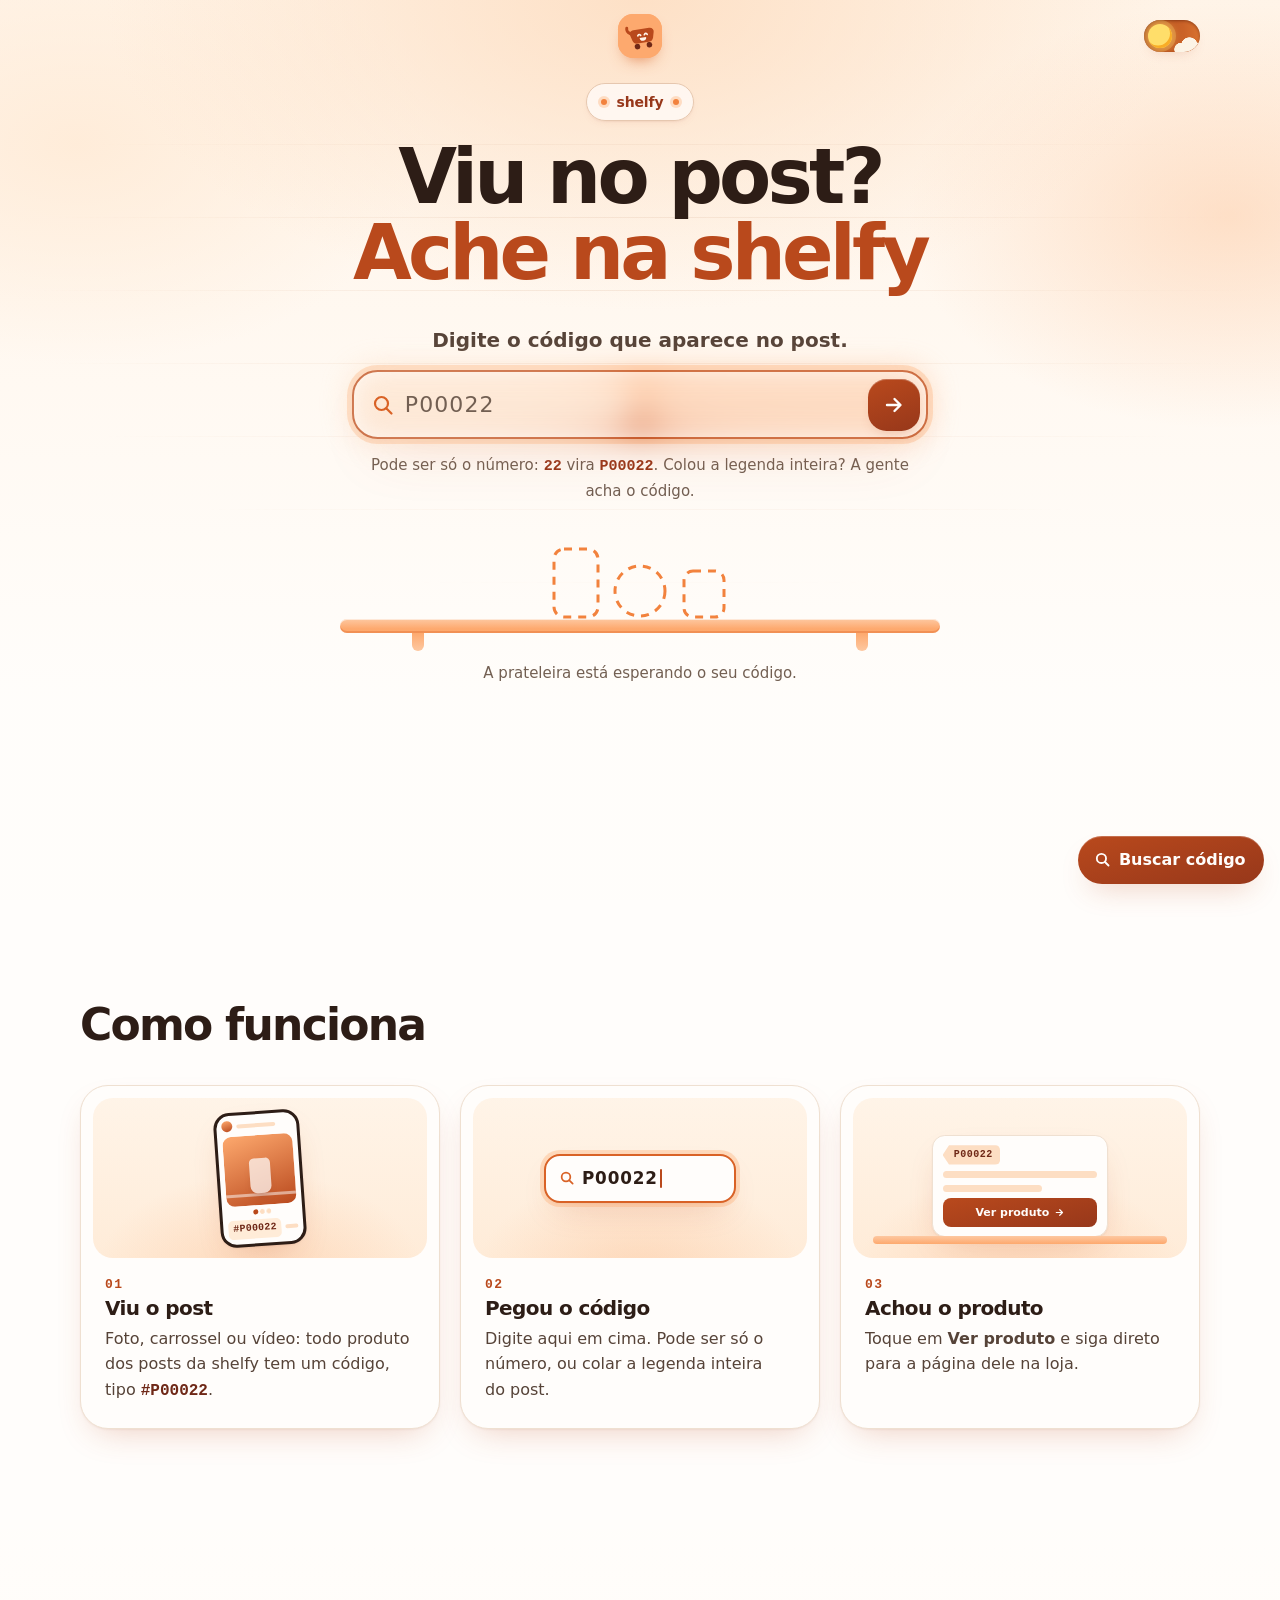
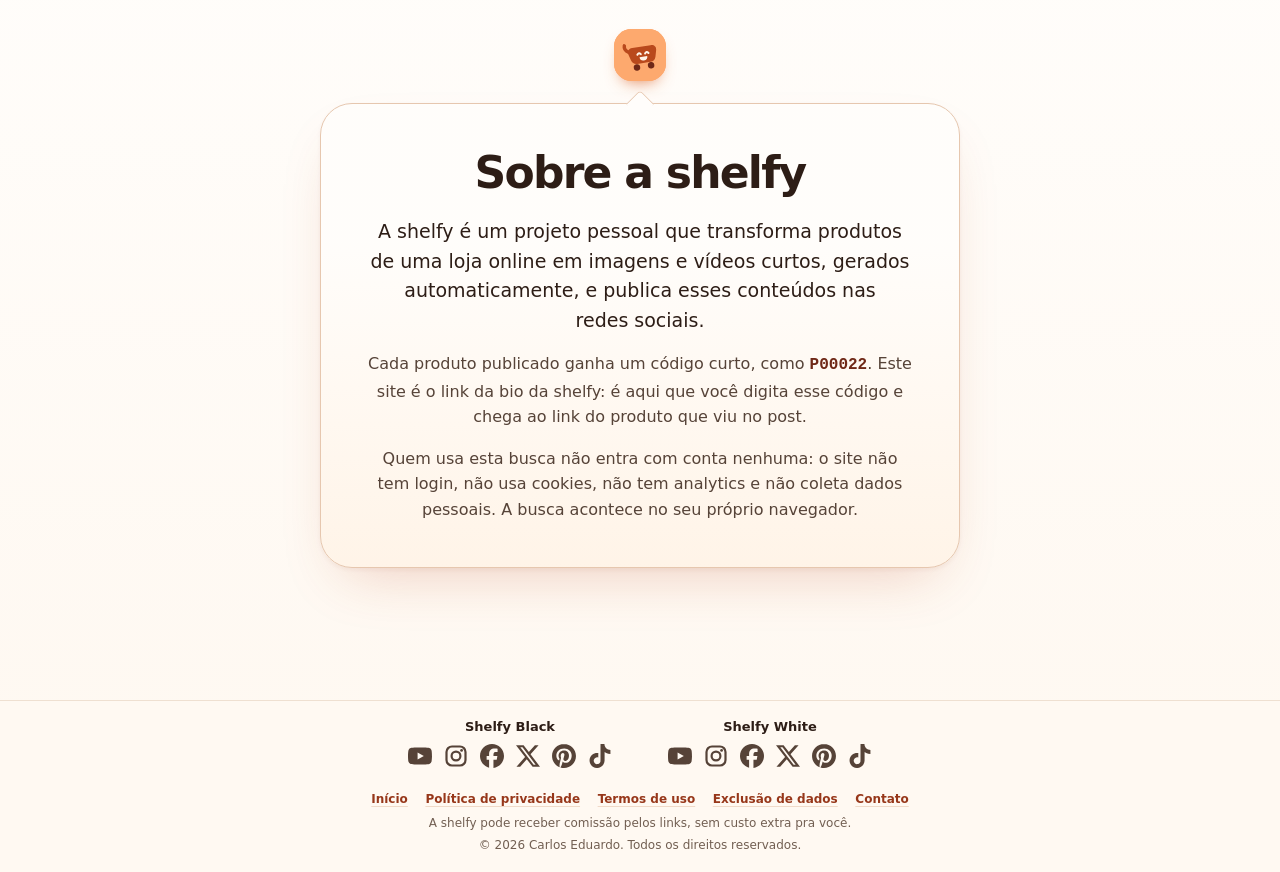
==== commit def9b24c: "inicio: fundo do topo não cobre mais o título "Como funciona" ao rolar A animação de rolagem descia " ====
--- a/index.html
+++ b/index.html
@@ -26,8 +26,8 @@
 <meta property="og:image:height" content="630">
 <meta property="og:image:alt" content="shelfy: viu no post? Ache aqui pelo código.">
 <meta name="twitter:card" content="summary_large_image">
-<script src="js/tema.js?v=2026100901"></script>
-<link rel="stylesheet" href="css/site.css?v=2026100901">
+<script src="js/tema.js?v=2026100902"></script>
+<link rel="stylesheet" href="css/site.css?v=2026100902">
 <link rel="modulepreload" href="js/catalog.js">
 <link rel="modulepreload" href="js/query.js">
 <script type="module" src="js/app.js"></script>
@@ -200,7 +200,7 @@
 </template>
 
 <template id="tpl-sad-cart">
-  <svg class="sad-cart" viewBox="0 0 120 120" width="120" height="120" focusable="false"><rect width="120" height="120" fill="#fda96e"/><g class="carrinho"><g transform="translate(2 4) rotate(5 62 94)"><path d="M37 50c-6-4-9-10-7-16" fill="none" stroke="#b9491c" stroke-width="8" stroke-linecap="round"/><circle cx="51" cy="88" r="7.5" fill="#6f2817"/><circle cx="84" cy="88" r="7.5" fill="#6f2817"/><path d="M47 42h43c8 0 13 6 11 13l-4 15c-2 6-6 10-13 10H53c-7 0-11-4-13-10l-4-15c-2-7 3-13 11-13z" fill="#b9491c"/><g fill="none" stroke="#fff4e8" stroke-width="4" stroke-linecap="round"><path d="M55.5 52.5 63 50"/><path d="M76 50l7.5 2.5"/><path d="M62.5 73.5q7-5.5 14 0"/></g><circle cx="60" cy="59" r="3.2" fill="#fff4e8"/><circle cx="79" cy="59" r="3.2" fill="#fff4e8"/><path class="lagrima" d="M57.5 63.5c-2 3-3 4.6-3 6a3 3 0 0 0 6 0c0-1.4-1-3-3-6z" fill="#fff4e8"/></g></g></svg>
+  <svg class="sad-cart" viewBox="0 0 120 120" width="120" height="120" focusable="false"><rect width="120" height="120" fill="#fda96e"/><g class="carrinho"><g transform="translate(-8 -5) rotate(5 62 94)"><path d="M37 50c-6-4-9-10-7-16" fill="none" stroke="#b9491c" stroke-width="8" stroke-linecap="round"/><circle cx="51" cy="88" r="7.5" fill="#6f2817"/><circle cx="84" cy="88" r="7.5" fill="#6f2817"/><path d="M47 42h43c8 0 13 6 11 13l-4 15c-2 6-6 10-13 10H53c-7 0-11-4-13-10l-4-15c-2-7 3-13 11-13z" fill="#b9491c"/><g fill="none" stroke="#fff4e8" stroke-width="4" stroke-linecap="round"><path d="M55.5 52.5 63 50"/><path d="M76 50l7.5 2.5"/><path d="M62.5 73.5q7-5.5 14 0"/></g><circle cx="60" cy="59" r="3.2" fill="#fff4e8"/><circle cx="79" cy="59" r="3.2" fill="#fff4e8"/><g class="lagrima"><path d="M57.5 62c-2.6 3.9-4 6-4 7.8a4 4 0 0 0 8 0c0-1.8-1.4-3.9-4-7.8z" fill="#0a7cff"/><path d="M55.7 69.6q.1-1.8 1.2-3.2" fill="none" stroke="#e6f7ff" stroke-width="1.3" stroke-linecap="round"/></g></g></g></svg>
 </template>
 
 <template id="tpl-loading">
--- a/css/site.css
+++ b/css/site.css
@@ -366,6 +366,7 @@
     min-height: calc(100vh - 4.5rem);
     min-height: calc(100svh - 4.5rem);
     padding-top: clamp(0rem, 1.2vw - 0.25rem, 1.25rem);
+    clip-path: inset(-4.5rem 0 0);
   }
 
   .hero::before {
@@ -1692,12 +1693,13 @@
 
   .sad-cart .carrinho {
     transform-box: view-box;
-    transform-origin: 62px 98px;
+    transform-origin: 60px 94px;
   }
 
   .sad-cart .lagrima {
     transform-box: fill-box;
     transform-origin: top;
+    filter: drop-shadow(0 0 2px #3fb0ff);
   }
 
   .notice[data-tone="error"] .notice-icon,
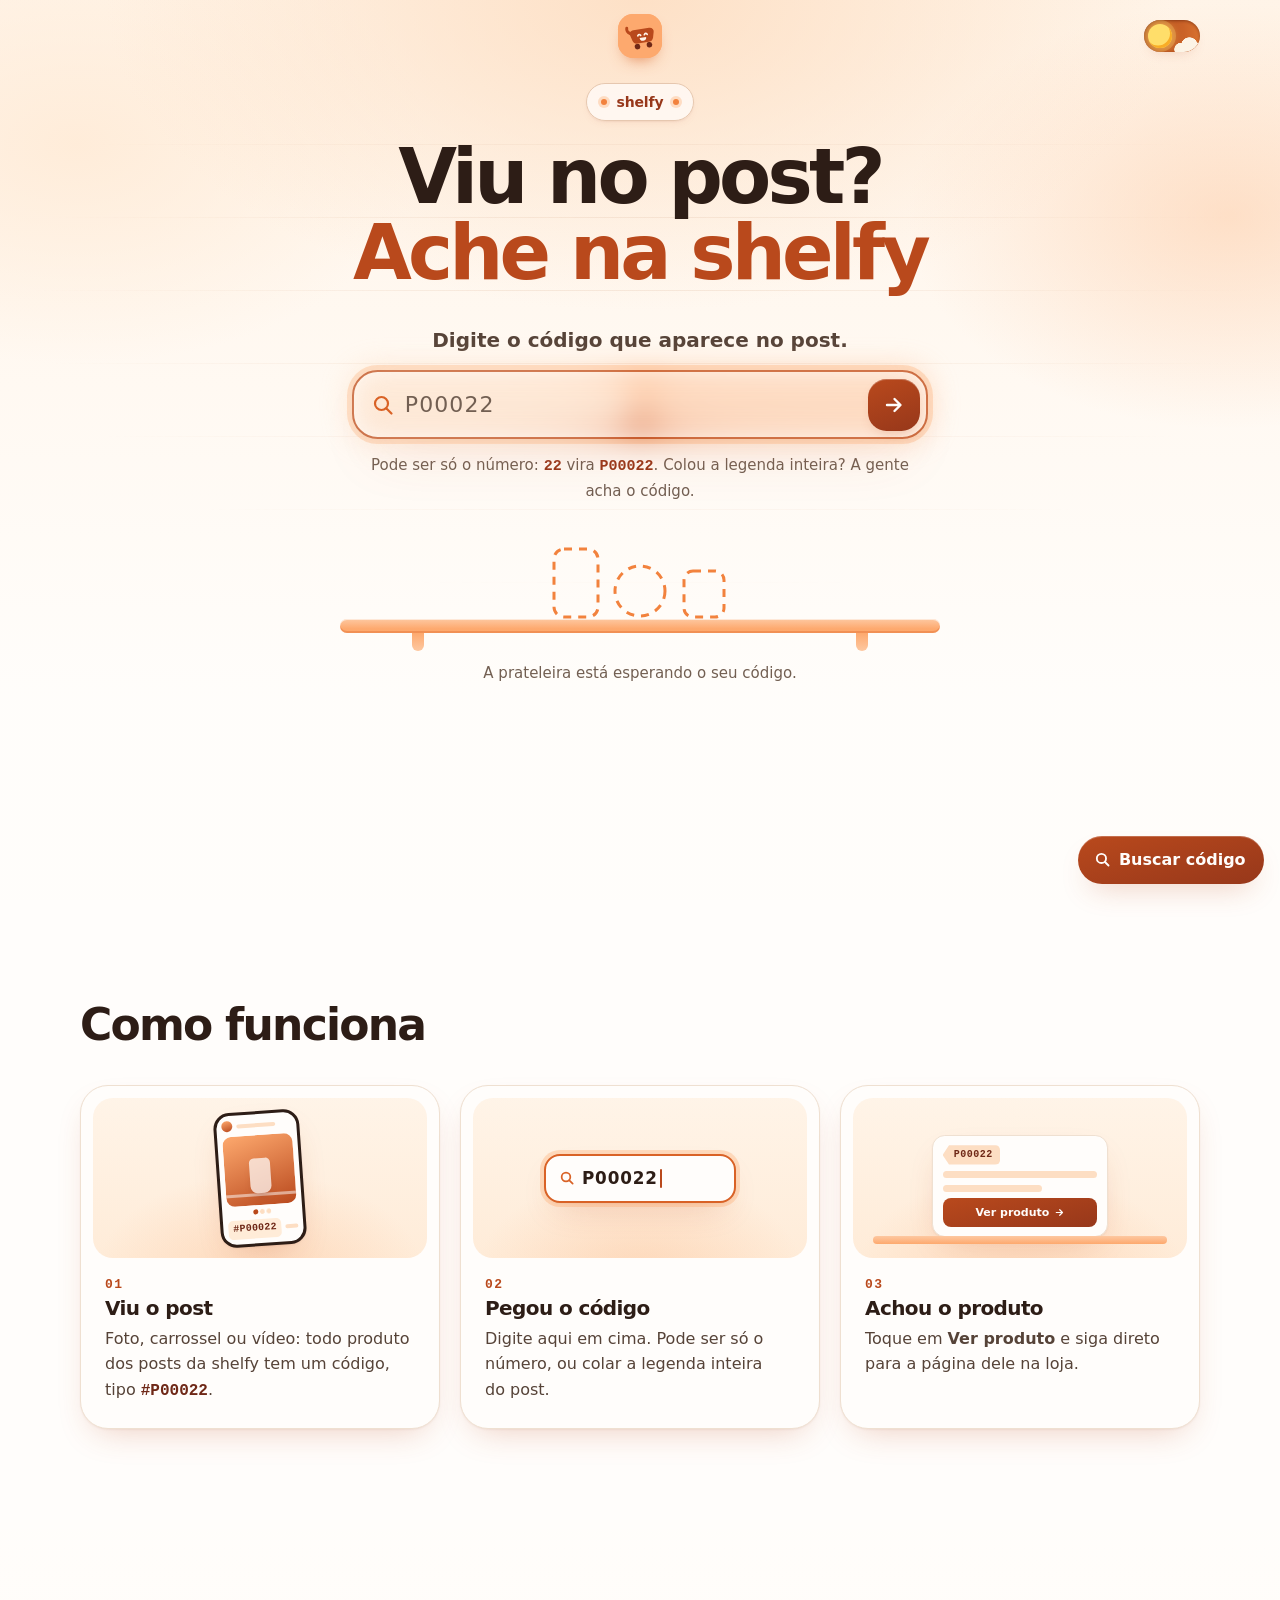
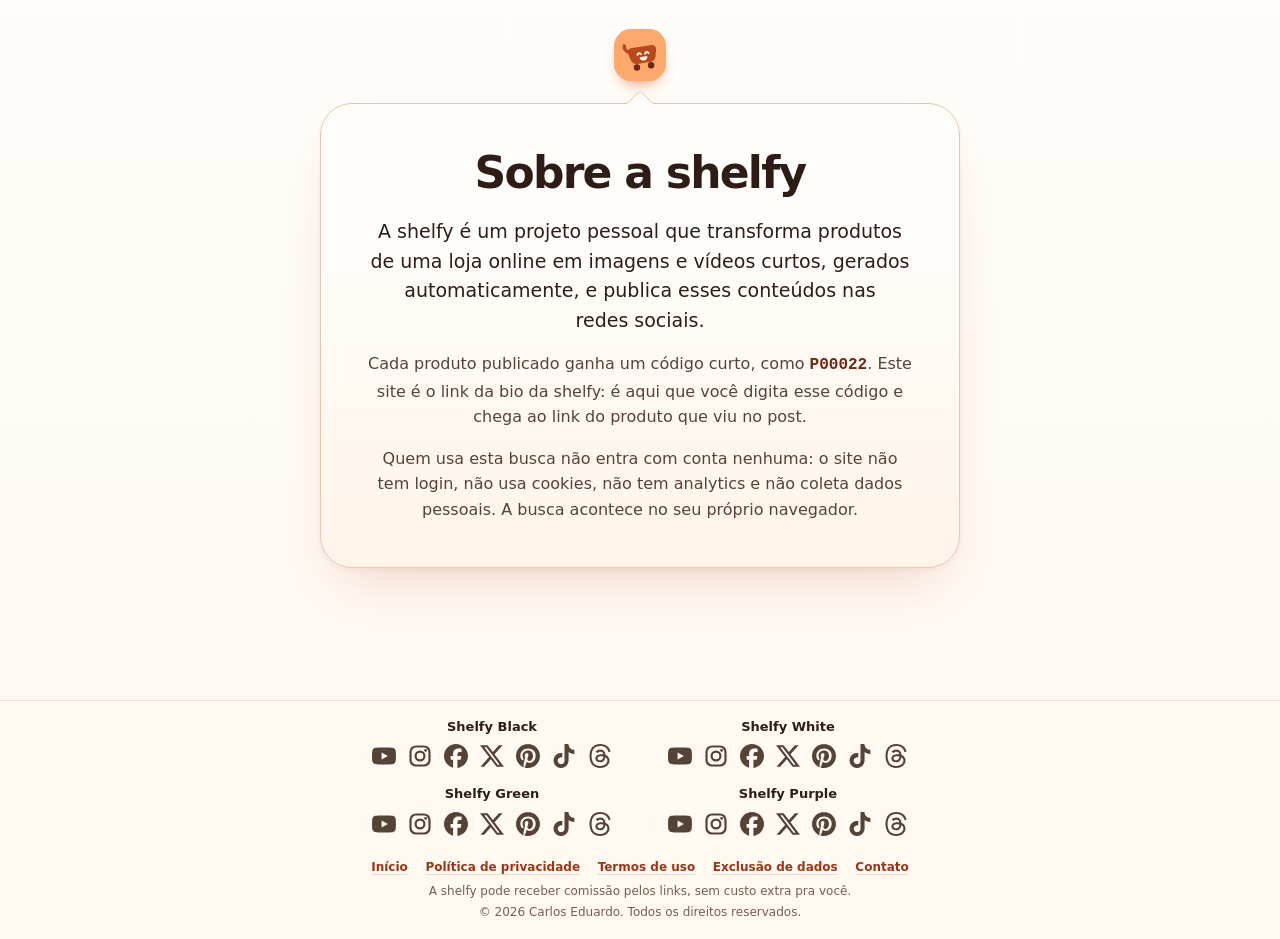
==== commit d71b5e79: "rodapé: adiciona Threads e as contas Shelfy Green e Shelfy Purple - Novo ícone ico-threads no sprite" ====
--- a/index.html
+++ b/index.html
@@ -27,7 +27,7 @@
 <meta property="og:image:alt" content="shelfy: viu no post? Ache aqui pelo código.">
 <meta name="twitter:card" content="summary_large_image">
 <script src="js/tema.js?v=2026100902"></script>
-<link rel="stylesheet" href="css/site.css?v=2026100902">
+<link rel="stylesheet" href="css/site.css?v=2026101001">
 <link rel="modulepreload" href="js/catalog.js">
 <link rel="modulepreload" href="js/query.js">
 <script type="module" src="js/app.js"></script>
@@ -129,6 +129,7 @@
       <symbol id="ico-x" viewBox="0 0 24 24"><path d="M18.901 1.153h3.68l-8.04 9.19L24 22.846h-7.406l-5.8-7.584-6.638 7.584H.474l8.6-9.83L0 1.154h7.594l5.243 6.932zM17.61 20.644h2.039L6.486 3.24H4.298z" fill="currentColor"/></symbol>
       <symbol id="ico-pinterest" viewBox="0 0 24 24"><path d="M12.017 0C5.396 0 .029 5.367.029 11.987c0 5.079 3.158 9.417 7.618 11.162-.105-.949-.199-2.403.041-3.439.219-.937 1.406-5.957 1.406-5.957s-.359-.72-.359-1.781c0-1.663.967-2.911 2.168-2.911 1.024 0 1.518.769 1.518 1.688 0 1.029-.653 2.567-.992 3.992-.285 1.193.6 2.165 1.775 2.165 2.128 0 3.768-2.245 3.768-5.487 0-2.861-2.063-4.869-5.008-4.869-3.41 0-5.409 2.562-5.409 5.199 0 1.033.394 2.143.889 2.741.099.12.112.225.085.345-.09.375-.293 1.199-.334 1.363-.053.225-.172.271-.401.165-1.495-.69-2.433-2.878-2.433-4.646 0-3.776 2.748-7.252 7.92-7.252 4.158 0 7.392 2.967 7.392 6.923 0 4.135-2.607 7.462-6.233 7.462-1.214 0-2.354-.629-2.758-1.379l-.749 2.848c-.269 1.045-1.004 2.352-1.498 3.146 1.123.345 2.306.535 3.55.535 6.607 0 11.985-5.365 11.985-11.987C23.97 5.39 18.592.026 11.985.026L12.017 0z" fill="currentColor"/></symbol>
       <symbol id="ico-tiktok" viewBox="0 0 24 24"><path d="M12.525.02c1.31-.02 2.61-.01 3.91-.02.08 1.53.63 3.09 1.75 4.17 1.12 1.11 2.7 1.62 4.24 1.79v4.03c-1.44-.05-2.89-.35-4.2-.97-.57-.26-1.1-.59-1.62-.93-.01 2.92.01 5.84-.02 8.75-.08 1.4-.54 2.79-1.35 3.94-1.31 1.92-3.58 3.17-5.91 3.21-1.43.08-2.86-.31-4.08-1.03-2.02-1.19-3.44-3.37-3.65-5.71-.02-.5-.03-1-.01-1.49.18-1.9 1.12-3.72 2.58-4.96 1.66-1.44 3.98-2.13 6.15-1.72.02 1.48-.04 2.96-.04 4.44-.99-.32-2.15-.23-3.02.37-.63.41-1.11 1.04-1.36 1.75-.21.51-.15 1.07-.14 1.61.24 1.64 1.82 3.02 3.5 2.87 1.12-.01 2.19-.66 2.77-1.61.19-.33.4-.67.41-1.06.1-1.79.06-3.57.07-5.36.01-4.03-.01-8.05.02-12.07z" fill="currentColor"/></symbol>
+      <symbol id="ico-threads" viewBox="0 0 24 24"><path d="M12.186 24h-.007c-3.581-.024-6.334-1.205-8.184-3.509C2.35 18.44 1.5 15.586 1.472 12.01v-.017c.03-3.579.879-6.43 2.525-8.482C5.845 1.205 8.6.024 12.18 0h.014c2.746.02 5.043.725 6.826 2.098 1.677 1.29 2.858 3.13 3.509 5.467l-2.04.569c-1.104-3.96-3.898-5.984-8.304-6.015-2.91.022-5.11.936-6.54 2.717C4.307 6.504 3.616 8.914 3.589 12c.027 3.086.718 5.496 2.057 7.164 1.43 1.783 3.631 2.698 6.54 2.717 2.623-.02 4.358-.631 5.8-2.045 1.647-1.613 1.618-3.593 1.09-4.798-.31-.71-.873-1.3-1.634-1.75-.192 1.352-.622 2.446-1.284 3.272-.886 1.102-2.14 1.704-3.73 1.79-1.202.065-2.361-.218-3.259-.801-1.063-.689-1.685-1.74-1.752-2.964-.065-1.19.408-2.285 1.33-3.082.88-.76 2.119-1.207 3.583-1.291a13.853 13.853 0 0 1 3.02.142c-.126-.742-.375-1.332-.75-1.757-.513-.586-1.308-.883-2.359-.89h-.029c-.844 0-1.992.232-2.721 1.32L7.734 7.847c.98-1.454 2.568-2.256 4.478-2.256h.044c3.194.02 5.097 1.975 5.287 5.388.108.046.216.094.321.142 1.49.7 2.58 1.761 3.154 3.07.797 1.82.871 4.79-1.548 7.158-1.85 1.81-4.094 2.628-7.277 2.65Zm1.003-11.69c-.242 0-.487.007-.739.021-1.836.103-2.98.946-2.916 2.143.067 1.256 1.452 1.839 2.784 1.767 1.224-.065 2.818-.543 3.086-3.71a10.5 10.5 0 0 0-2.215-.221z" fill="currentColor"/></symbol>
     </svg>
       <div class="social-account">
         <p class="social-name" id="conta-preta">Shelfy Black</p>
@@ -139,6 +140,7 @@
           <li><a class="social-link social-x" href="https://x.com/ShelfyBlack" target="_blank" rel="noopener" aria-label="Shelfy Black no X (abre em nova aba)"><svg class="social-icon" width="24" height="24" aria-hidden="true" focusable="false"><use href="#ico-x"/></svg></a></li>
           <li><a class="social-link social-pinterest" href="https://www.pinterest.com/shelfyblack" target="_blank" rel="noopener" aria-label="Shelfy Black no Pinterest (abre em nova aba)"><svg class="social-icon" width="24" height="24" aria-hidden="true" focusable="false"><use href="#ico-pinterest"/></svg></a></li>
           <li><a class="social-link social-tiktok" href="https://www.tiktok.com/@shelfyblack" target="_blank" rel="noopener" aria-label="Shelfy Black no TikTok (abre em nova aba)"><svg class="social-icon" width="24" height="24" aria-hidden="true" focusable="false"><use href="#ico-tiktok"/></svg></a></li>
+          <li><a class="social-link social-threads" href="https://www.threads.com/@shelfy_black" target="_blank" rel="noopener" aria-label="Shelfy Black no Threads (abre em nova aba)"><svg class="social-icon" width="24" height="24" aria-hidden="true" focusable="false"><use href="#ico-threads"/></svg></a></li>
         </ul>
       </div>
       <div class="social-account">
@@ -150,6 +152,31 @@
           <li><a class="social-link social-x" href="https://x.com/shelfywhite" target="_blank" rel="noopener" aria-label="Shelfy White no X (abre em nova aba)"><svg class="social-icon" width="24" height="24" aria-hidden="true" focusable="false"><use href="#ico-x"/></svg></a></li>
           <li><a class="social-link social-pinterest" href="https://www.pinterest.com/shelfywhite" target="_blank" rel="noopener" aria-label="Shelfy White no Pinterest (abre em nova aba)"><svg class="social-icon" width="24" height="24" aria-hidden="true" focusable="false"><use href="#ico-pinterest"/></svg></a></li>
           <li><a class="social-link social-tiktok" href="https://www.tiktok.com/@shelfy.white" target="_blank" rel="noopener" aria-label="Shelfy White no TikTok (abre em nova aba)"><svg class="social-icon" width="24" height="24" aria-hidden="true" focusable="false"><use href="#ico-tiktok"/></svg></a></li>
+          <li><a class="social-link social-threads" href="https://www.threads.com/@shelfywhite" target="_blank" rel="noopener" aria-label="Shelfy White no Threads (abre em nova aba)"><svg class="social-icon" width="24" height="24" aria-hidden="true" focusable="false"><use href="#ico-threads"/></svg></a></li>
+        </ul>
+      </div>
+      <div class="social-account">
+        <p class="social-name" id="conta-verde">Shelfy Green</p>
+        <ul class="social-list" aria-labelledby="conta-verde">
+          <li><a class="social-link social-youtube" href="https://www.youtube.com/@ShelfyGreen" target="_blank" rel="noopener" aria-label="Shelfy Green no YouTube (abre em nova aba)"><svg class="social-icon" width="24" height="24" aria-hidden="true" focusable="false"><use href="#ico-youtube"/></svg></a></li>
+          <li><a class="social-link social-instagram" href="https://www.instagram.com/shelfygreen" target="_blank" rel="noopener" aria-label="Shelfy Green no Instagram (abre em nova aba)"><svg class="social-icon" width="24" height="24" aria-hidden="true" focusable="false"><use href="#ico-instagram"/></svg></a></li>
+          <li><a class="social-link social-facebook" href="https://www.facebook.com/profile.php?id=1400111733180464" target="_blank" rel="noopener" aria-label="Shelfy Green no Facebook (abre em nova aba)"><svg class="social-icon" width="24" height="24" aria-hidden="true" focusable="false"><use href="#ico-facebook"/></svg></a></li>
+          <li><a class="social-link social-x" href="https://x.com/ShelfyGreen" target="_blank" rel="noopener" aria-label="Shelfy Green no X (abre em nova aba)"><svg class="social-icon" width="24" height="24" aria-hidden="true" focusable="false"><use href="#ico-x"/></svg></a></li>
+          <li><a class="social-link social-pinterest" href="https://www.pinterest.com/shelfygreen" target="_blank" rel="noopener" aria-label="Shelfy Green no Pinterest (abre em nova aba)"><svg class="social-icon" width="24" height="24" aria-hidden="true" focusable="false"><use href="#ico-pinterest"/></svg></a></li>
+          <li><a class="social-link social-tiktok" href="https://www.tiktok.com/@shelfygreen" target="_blank" rel="noopener" aria-label="Shelfy Green no TikTok (abre em nova aba)"><svg class="social-icon" width="24" height="24" aria-hidden="true" focusable="false"><use href="#ico-tiktok"/></svg></a></li>
+          <li><a class="social-link social-threads" href="https://www.threads.com/@shelfygreen" target="_blank" rel="noopener" aria-label="Shelfy Green no Threads (abre em nova aba)"><svg class="social-icon" width="24" height="24" aria-hidden="true" focusable="false"><use href="#ico-threads"/></svg></a></li>
+        </ul>
+      </div>
+      <div class="social-account">
+        <p class="social-name" id="conta-roxa">Shelfy Purple</p>
+        <ul class="social-list" aria-labelledby="conta-roxa">
+          <li><a class="social-link social-youtube" href="https://www.youtube.com/@ShelfyPurple" target="_blank" rel="noopener" aria-label="Shelfy Purple no YouTube (abre em nova aba)"><svg class="social-icon" width="24" height="24" aria-hidden="true" focusable="false"><use href="#ico-youtube"/></svg></a></li>
+          <li><a class="social-link social-instagram" href="https://www.instagram.com/shelfypurple" target="_blank" rel="noopener" aria-label="Shelfy Purple no Instagram (abre em nova aba)"><svg class="social-icon" width="24" height="24" aria-hidden="true" focusable="false"><use href="#ico-instagram"/></svg></a></li>
+          <li><a class="social-link social-facebook" href="https://www.facebook.com/profile.php?id=1378499702011131" target="_blank" rel="noopener" aria-label="Shelfy Purple no Facebook (abre em nova aba)"><svg class="social-icon" width="24" height="24" aria-hidden="true" focusable="false"><use href="#ico-facebook"/></svg></a></li>
+          <li><a class="social-link social-x" href="https://x.com/Shelfypurple" target="_blank" rel="noopener" aria-label="Shelfy Purple no X (abre em nova aba)"><svg class="social-icon" width="24" height="24" aria-hidden="true" focusable="false"><use href="#ico-x"/></svg></a></li>
+          <li><a class="social-link social-pinterest" href="https://www.pinterest.com/shelfypurple" target="_blank" rel="noopener" aria-label="Shelfy Purple no Pinterest (abre em nova aba)"><svg class="social-icon" width="24" height="24" aria-hidden="true" focusable="false"><use href="#ico-pinterest"/></svg></a></li>
+          <li><a class="social-link social-tiktok" href="https://www.tiktok.com/@shelfypurple" target="_blank" rel="noopener" aria-label="Shelfy Purple no TikTok (abre em nova aba)"><svg class="social-icon" width="24" height="24" aria-hidden="true" focusable="false"><use href="#ico-tiktok"/></svg></a></li>
+          <li><a class="social-link social-threads" href="https://www.threads.com/@shelfypurple" target="_blank" rel="noopener" aria-label="Shelfy Purple no Threads (abre em nova aba)"><svg class="social-icon" width="24" height="24" aria-hidden="true" focusable="false"><use href="#ico-threads"/></svg></a></li>
         </ul>
       </div>
     </section>
--- a/css/site.css
+++ b/css/site.css
@@ -1501,7 +1501,7 @@
     margin-bottom: 0.75rem;
   }
 
-  @media (min-width: 34rem) {
+  @media (min-width: 38rem) {
     .footer-social {
       grid-template-columns: repeat(2, 1fr);
     }
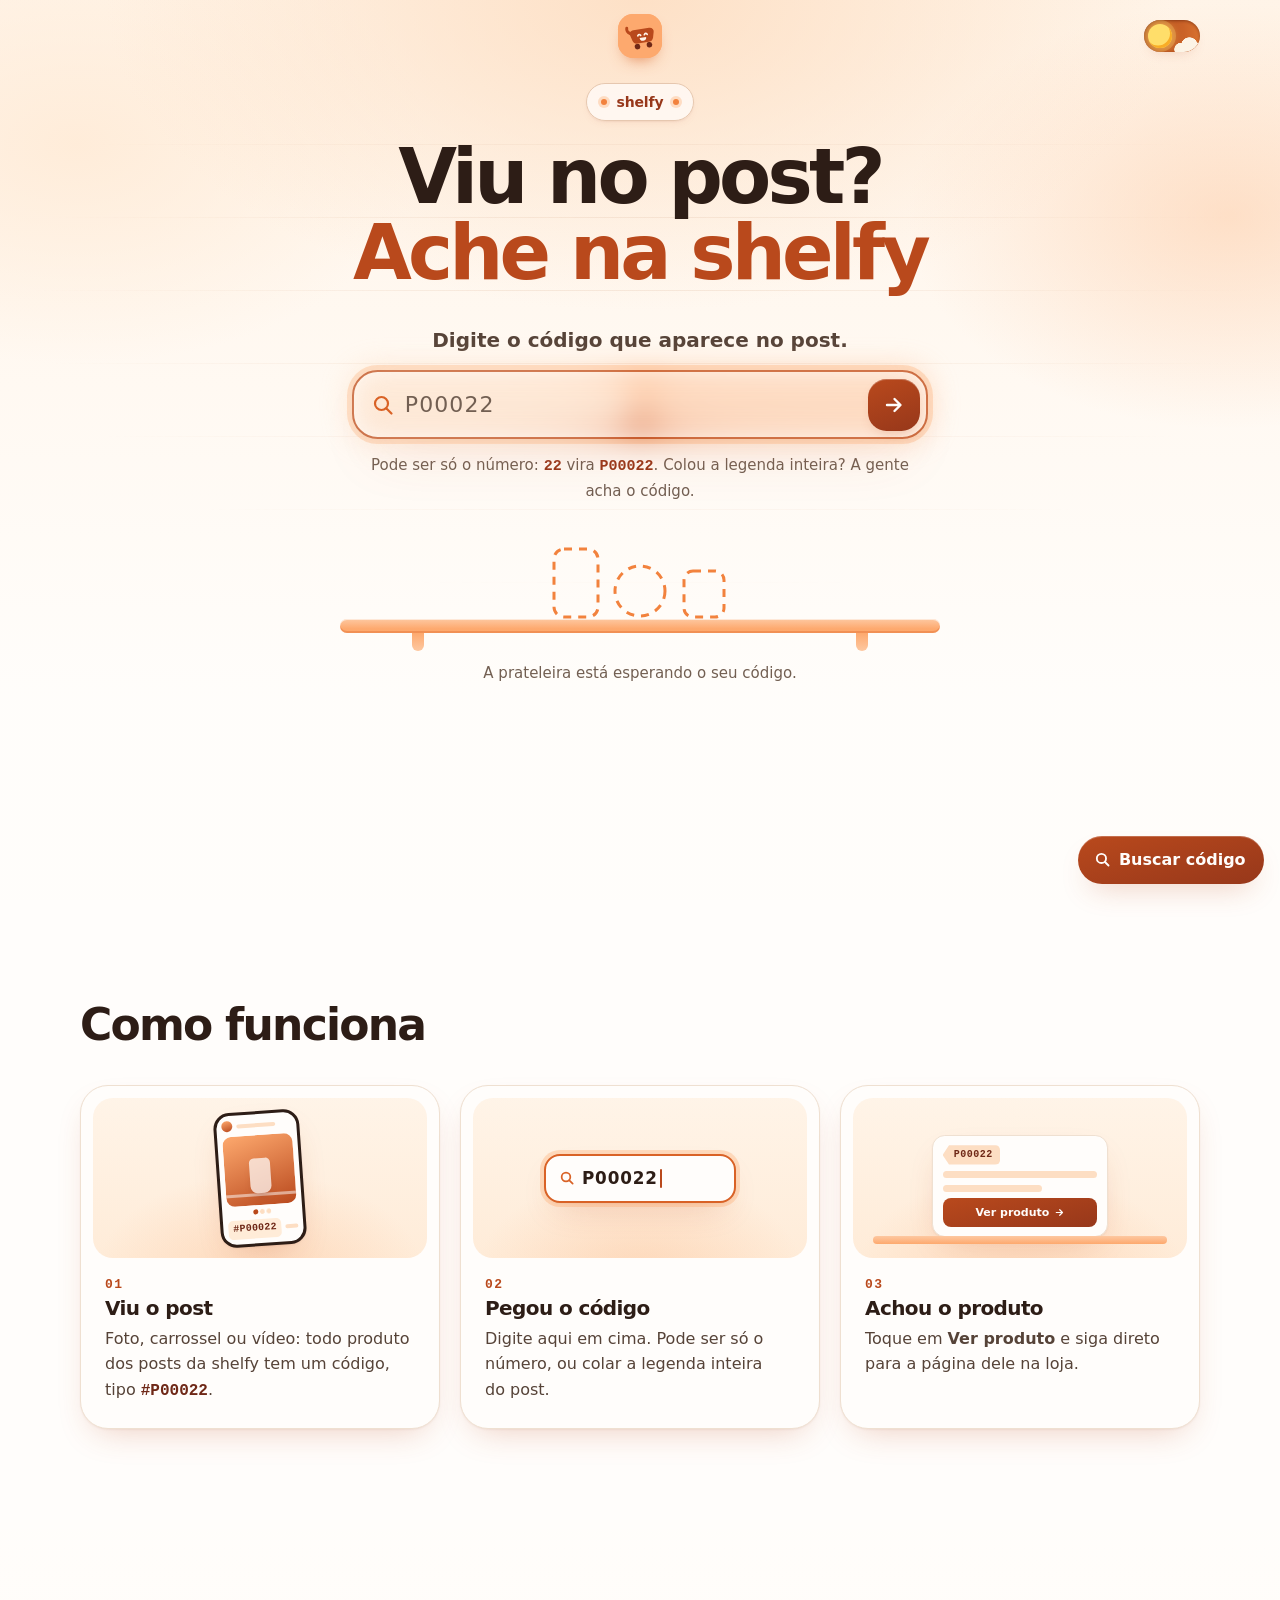
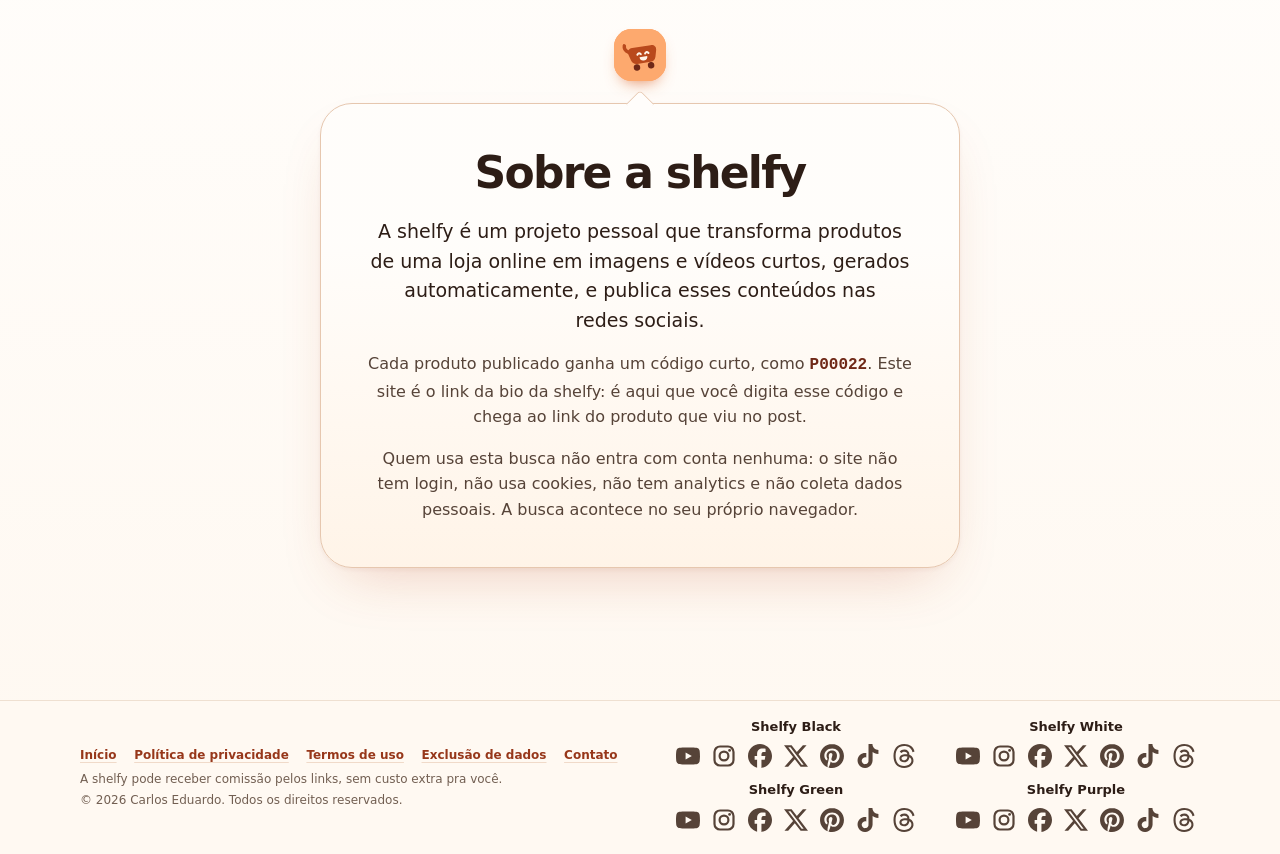
==== commit 9392442d: "rodapé: redes sociais ao lado dos links e avisos no desktop A partir de 60rem, o bloco de redes (2 ×" ====
--- a/index.html
+++ b/index.html
@@ -27,7 +27,7 @@
 <meta property="og:image:alt" content="shelfy: viu no post? Ache aqui pelo código.">
 <meta name="twitter:card" content="summary_large_image">
 <script src="js/tema.js?v=2026100902"></script>
-<link rel="stylesheet" href="css/site.css?v=2026101001">
+<link rel="stylesheet" href="css/site.css?v=2026101002">
 <link rel="modulepreload" href="js/catalog.js">
 <link rel="modulepreload" href="js/query.js">
 <script type="module" src="js/app.js"></script>
--- a/css/site.css
+++ b/css/site.css
@@ -1507,6 +1507,40 @@
     }
   }
 
+  @media (min-width: 60rem) {
+    .footer-inner:has(.footer-social) {
+      grid-template-columns: 1fr auto;
+      grid-template-rows: 1fr repeat(3, auto) 1fr;
+      justify-items: start;
+      column-gap: 2.5rem;
+      text-align: start;
+    }
+
+    .footer-inner:has(.footer-social) .footer-nav {
+      grid-row: 2;
+    }
+
+    .footer-inner:has(.footer-social) .footer-note {
+      grid-row: 3;
+    }
+
+    .footer-inner:has(.footer-social) .footer-note:last-child {
+      grid-row: 4;
+    }
+
+    .footer-inner:has(.footer-social) .footer-nav ul {
+      justify-content: start;
+    }
+
+    .footer-inner .footer-social {
+      grid-column: 2;
+      grid-row: 1 / -1;
+      align-self: center;
+      gap: 0.5rem 2rem;
+      margin-bottom: 0;
+    }
+  }
+
   .social-sprite {
     position: absolute;
     width: 0;
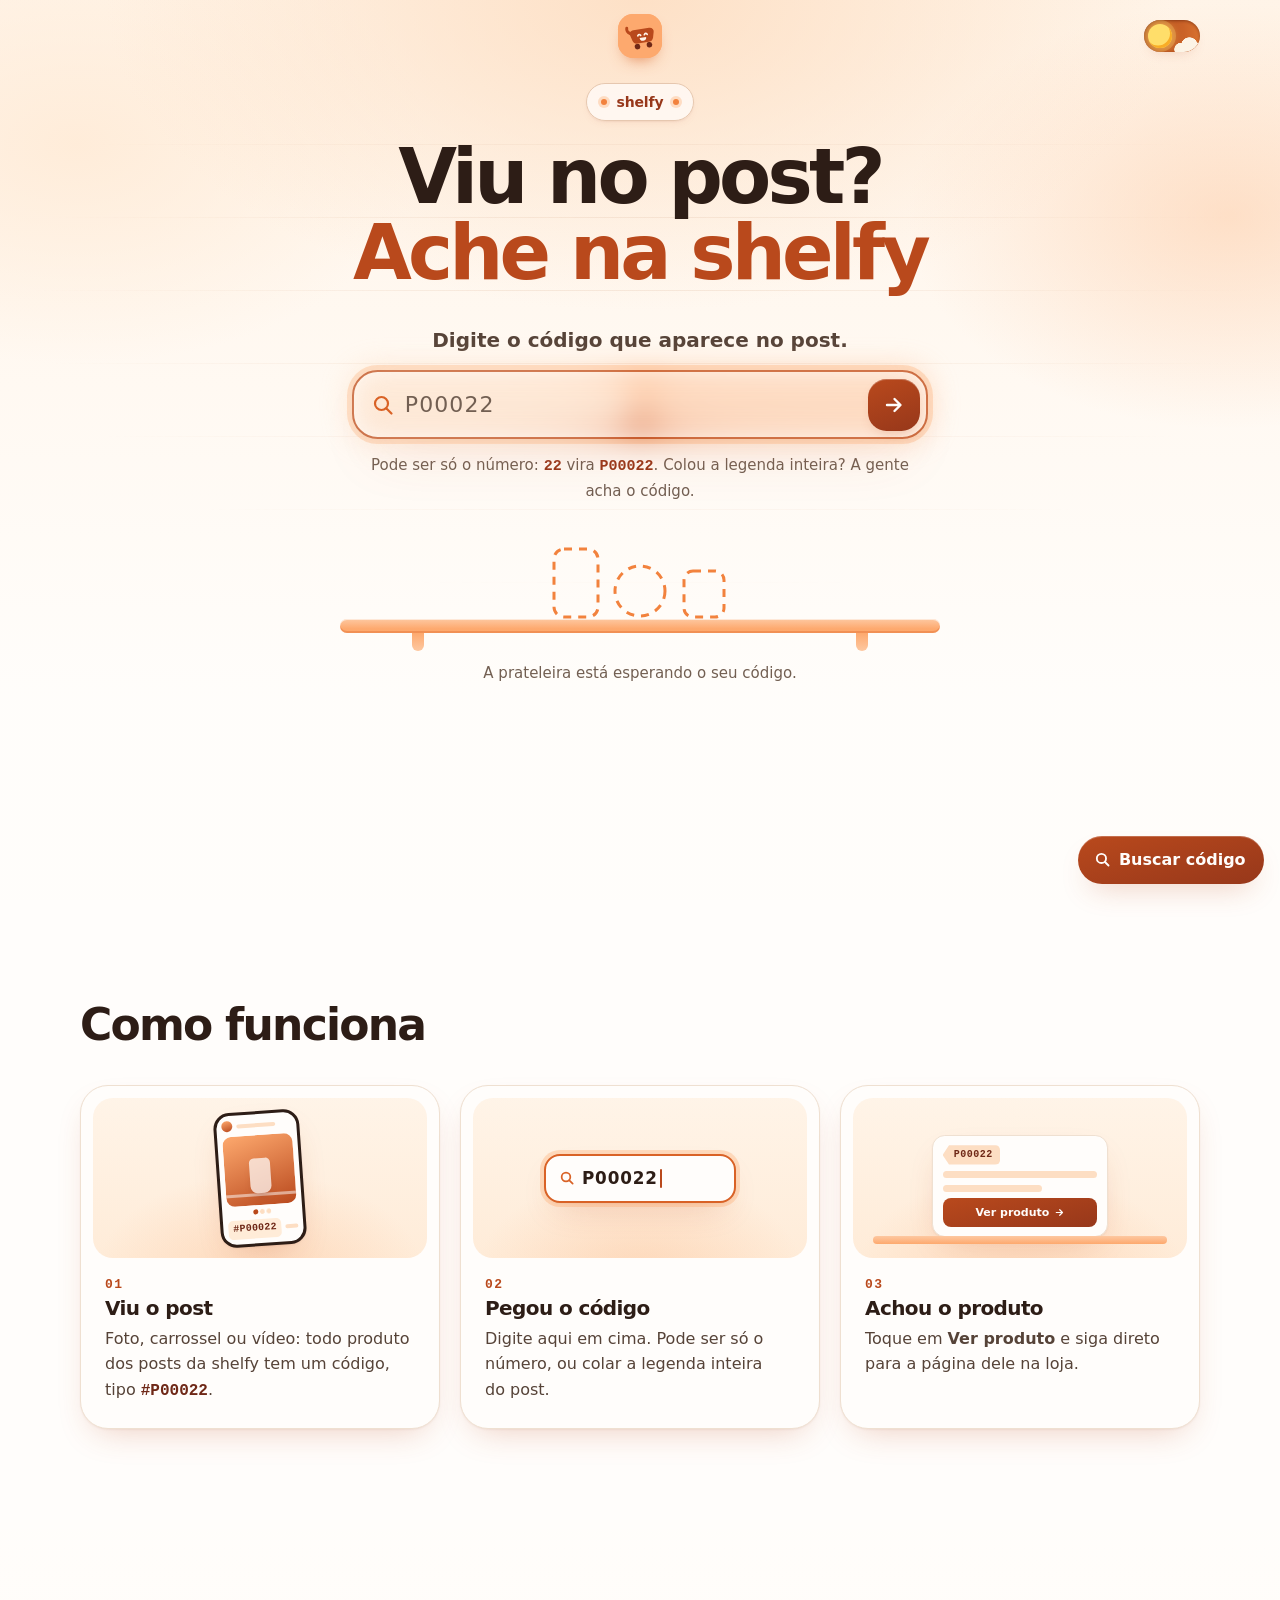
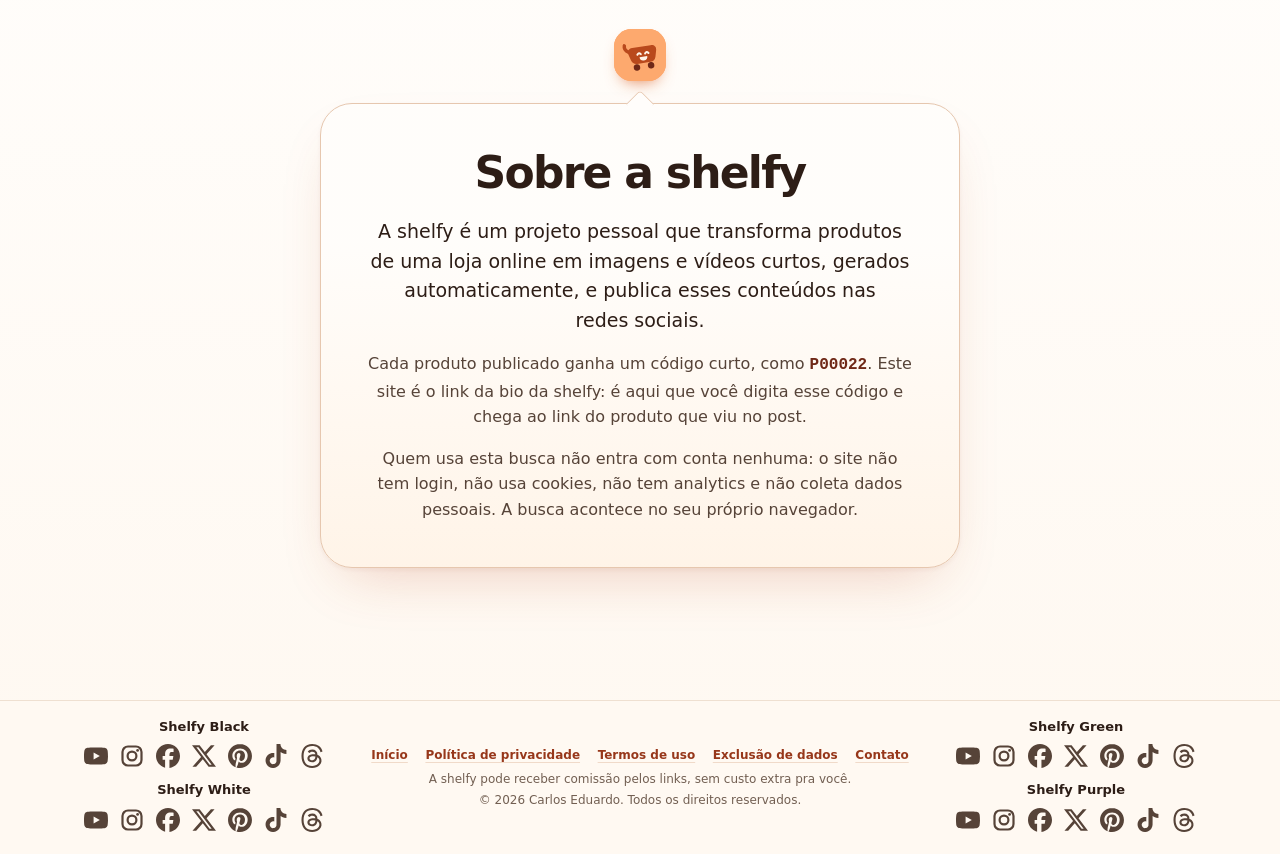
==== commit 0a6b4ce9: "rodapé: informações no centro, duas contas de cada lado no desktop A partir de 64rem, os links e avi" ====
--- a/index.html
+++ b/index.html
@@ -27,7 +27,7 @@
 <meta property="og:image:alt" content="shelfy: viu no post? Ache aqui pelo código.">
 <meta name="twitter:card" content="summary_large_image">
 <script src="js/tema.js?v=2026100902"></script>
-<link rel="stylesheet" href="css/site.css?v=2026101002">
+<link rel="stylesheet" href="css/site.css?v=2026101003">
 <link rel="modulepreload" href="js/catalog.js">
 <link rel="modulepreload" href="js/query.js">
 <script type="module" src="js/app.js"></script>
--- a/css/site.css
+++ b/css/site.css
@@ -1507,13 +1507,15 @@
     }
   }
 
-  @media (min-width: 60rem) {
+  @media (min-width: 64rem) {
     .footer-inner:has(.footer-social) {
-      grid-template-columns: 1fr auto;
+      grid-template-columns: auto 1fr auto;
       grid-template-rows: 1fr repeat(3, auto) 1fr;
-      justify-items: start;
       column-gap: 2.5rem;
-      text-align: start;
+    }
+
+    .footer-inner:has(.footer-social) > :not(.footer-social) {
+      grid-column: 2;
     }
 
     .footer-inner:has(.footer-social) .footer-nav {
@@ -1528,16 +1530,19 @@
       grid-row: 4;
     }
 
-    .footer-inner:has(.footer-social) .footer-nav ul {
-      justify-content: start;
-    }
-
     .footer-inner .footer-social {
-      grid-column: 2;
+      grid-column: 1 / -1;
       grid-row: 1 / -1;
-      align-self: center;
-      gap: 0.5rem 2rem;
+      grid-template-columns: subgrid;
+      grid-auto-flow: column;
+      grid-template-rows: repeat(2, auto);
+      align-content: center;
+      gap: 0.5rem 2.5rem;
       margin-bottom: 0;
+    }
+
+    .footer-social .social-account:nth-of-type(n + 3) {
+      grid-column: 3;
     }
   }
 
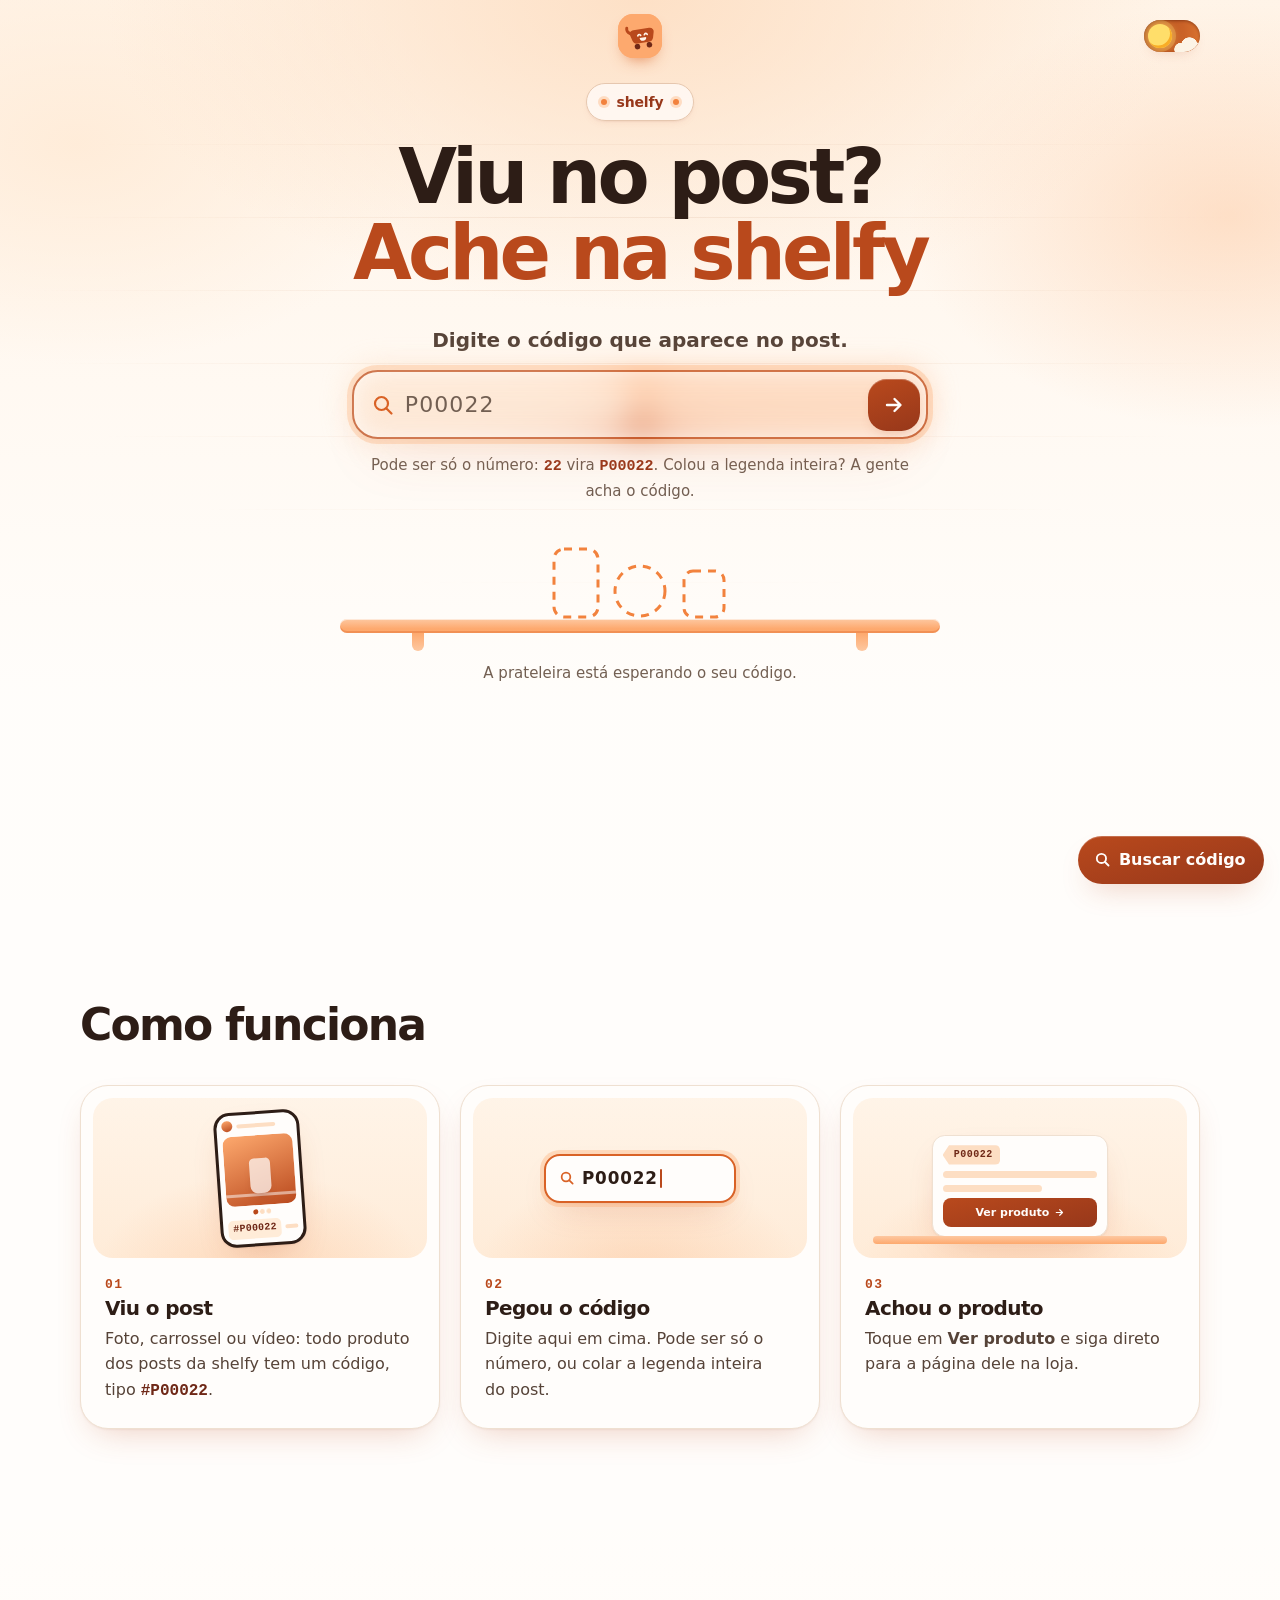
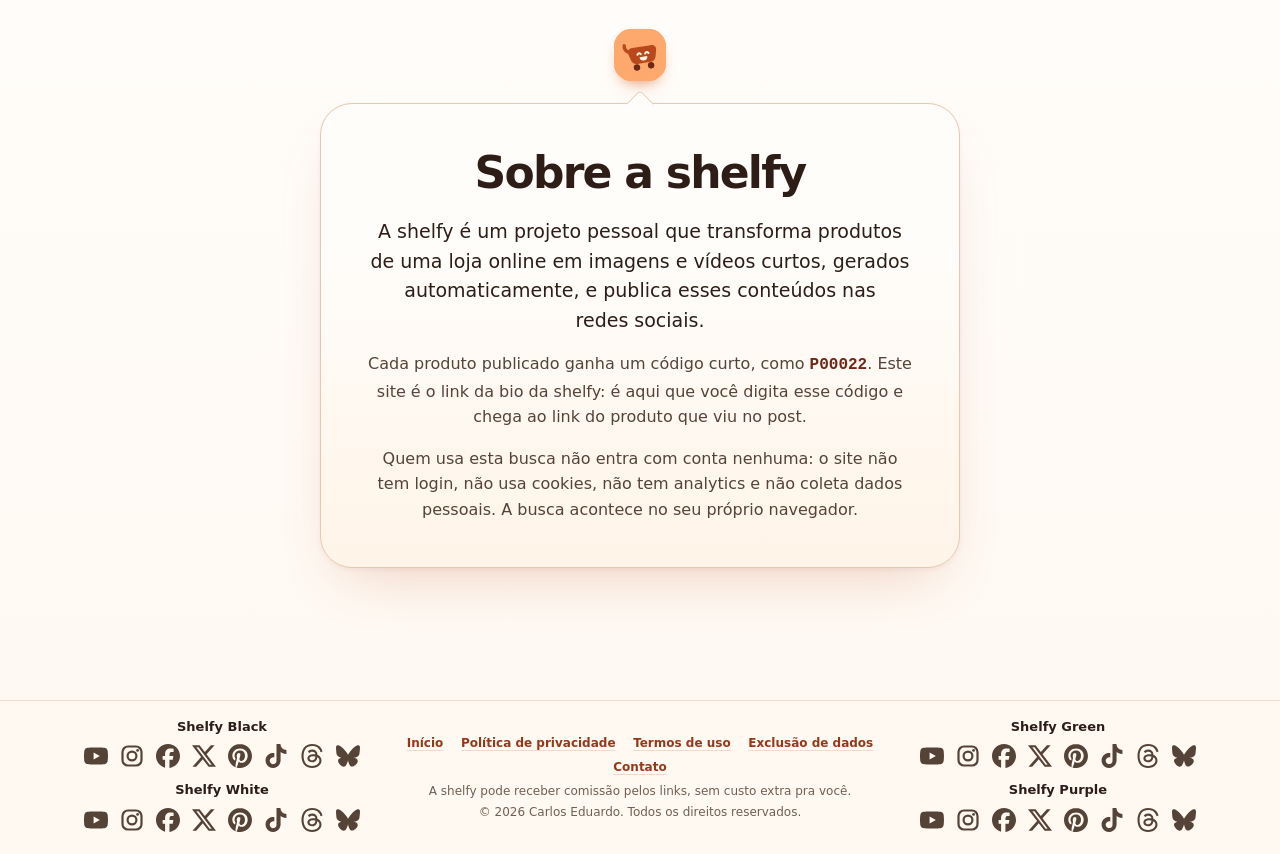
==== commit 2e565810: "rodape: adiciona Bluesky nas quatro contas, depois do Threads Co-Authored-By: Claude Opus 5.5 <norep" ====
--- a/index.html
+++ b/index.html
@@ -130,6 +130,7 @@
       <symbol id="ico-pinterest" viewBox="0 0 24 24"><path d="M12.017 0C5.396 0 .029 5.367.029 11.987c0 5.079 3.158 9.417 7.618 11.162-.105-.949-.199-2.403.041-3.439.219-.937 1.406-5.957 1.406-5.957s-.359-.72-.359-1.781c0-1.663.967-2.911 2.168-2.911 1.024 0 1.518.769 1.518 1.688 0 1.029-.653 2.567-.992 3.992-.285 1.193.6 2.165 1.775 2.165 2.128 0 3.768-2.245 3.768-5.487 0-2.861-2.063-4.869-5.008-4.869-3.41 0-5.409 2.562-5.409 5.199 0 1.033.394 2.143.889 2.741.099.12.112.225.085.345-.09.375-.293 1.199-.334 1.363-.053.225-.172.271-.401.165-1.495-.69-2.433-2.878-2.433-4.646 0-3.776 2.748-7.252 7.92-7.252 4.158 0 7.392 2.967 7.392 6.923 0 4.135-2.607 7.462-6.233 7.462-1.214 0-2.354-.629-2.758-1.379l-.749 2.848c-.269 1.045-1.004 2.352-1.498 3.146 1.123.345 2.306.535 3.55.535 6.607 0 11.985-5.365 11.985-11.987C23.97 5.39 18.592.026 11.985.026L12.017 0z" fill="currentColor"/></symbol>
       <symbol id="ico-tiktok" viewBox="0 0 24 24"><path d="M12.525.02c1.31-.02 2.61-.01 3.91-.02.08 1.53.63 3.09 1.75 4.17 1.12 1.11 2.7 1.62 4.24 1.79v4.03c-1.44-.05-2.89-.35-4.2-.97-.57-.26-1.1-.59-1.62-.93-.01 2.92.01 5.84-.02 8.75-.08 1.4-.54 2.79-1.35 3.94-1.31 1.92-3.58 3.17-5.91 3.21-1.43.08-2.86-.31-4.08-1.03-2.02-1.19-3.44-3.37-3.65-5.71-.02-.5-.03-1-.01-1.49.18-1.9 1.12-3.72 2.58-4.96 1.66-1.44 3.98-2.13 6.15-1.72.02 1.48-.04 2.96-.04 4.44-.99-.32-2.15-.23-3.02.37-.63.41-1.11 1.04-1.36 1.75-.21.51-.15 1.07-.14 1.61.24 1.64 1.82 3.02 3.5 2.87 1.12-.01 2.19-.66 2.77-1.61.19-.33.4-.67.41-1.06.1-1.79.06-3.57.07-5.36.01-4.03-.01-8.05.02-12.07z" fill="currentColor"/></symbol>
       <symbol id="ico-threads" viewBox="0 0 24 24"><path d="M12.186 24h-.007c-3.581-.024-6.334-1.205-8.184-3.509C2.35 18.44 1.5 15.586 1.472 12.01v-.017c.03-3.579.879-6.43 2.525-8.482C5.845 1.205 8.6.024 12.18 0h.014c2.746.02 5.043.725 6.826 2.098 1.677 1.29 2.858 3.13 3.509 5.467l-2.04.569c-1.104-3.96-3.898-5.984-8.304-6.015-2.91.022-5.11.936-6.54 2.717C4.307 6.504 3.616 8.914 3.589 12c.027 3.086.718 5.496 2.057 7.164 1.43 1.783 3.631 2.698 6.54 2.717 2.623-.02 4.358-.631 5.8-2.045 1.647-1.613 1.618-3.593 1.09-4.798-.31-.71-.873-1.3-1.634-1.75-.192 1.352-.622 2.446-1.284 3.272-.886 1.102-2.14 1.704-3.73 1.79-1.202.065-2.361-.218-3.259-.801-1.063-.689-1.685-1.74-1.752-2.964-.065-1.19.408-2.285 1.33-3.082.88-.76 2.119-1.207 3.583-1.291a13.853 13.853 0 0 1 3.02.142c-.126-.742-.375-1.332-.75-1.757-.513-.586-1.308-.883-2.359-.89h-.029c-.844 0-1.992.232-2.721 1.32L7.734 7.847c.98-1.454 2.568-2.256 4.478-2.256h.044c3.194.02 5.097 1.975 5.287 5.388.108.046.216.094.321.142 1.49.7 2.58 1.761 3.154 3.07.797 1.82.871 4.79-1.548 7.158-1.85 1.81-4.094 2.628-7.277 2.65Zm1.003-11.69c-.242 0-.487.007-.739.021-1.836.103-2.98.946-2.916 2.143.067 1.256 1.452 1.839 2.784 1.767 1.224-.065 2.818-.543 3.086-3.71a10.5 10.5 0 0 0-2.215-.221z" fill="currentColor"/></symbol>
+      <symbol id="ico-bluesky" viewBox="0 0 24 24"><path d="M12 10.8c-1.087-2.114-4.046-6.053-6.798-7.995C2.566.944 1.561 1.266.902 1.565.139 1.908 0 3.08 0 3.768c0 .69.378 5.65.624 6.479.815 2.736 3.713 3.66 6.383 3.364.136-.02.275-.039.415-.056-.138.022-.276.04-.415.056-3.912.58-7.387 2.005-2.83 7.078 5.013 5.19 6.87-1.113 7.823-4.308.953 3.195 2.05 9.271 7.733 4.308 4.267-4.308 1.172-6.498-2.74-7.078a8.741 8.741 0 0 1-.415-.056c.14.017.279.036.415.056 2.67.297 5.568-.628 6.383-3.364.246-.828.624-5.79.624-6.478 0-.69-.139-1.861-.902-2.206-.659-.298-1.664-.62-4.3 1.24C16.046 4.748 13.087 8.687 12 10.8Z" fill="currentColor"/></symbol>
     </svg>
       <div class="social-account">
         <p class="social-name" id="conta-preta">Shelfy Black</p>
@@ -141,6 +142,7 @@
           <li><a class="social-link social-pinterest" href="https://www.pinterest.com/shelfyblack" target="_blank" rel="noopener" aria-label="Shelfy Black no Pinterest (abre em nova aba)"><svg class="social-icon" width="24" height="24" aria-hidden="true" focusable="false"><use href="#ico-pinterest"/></svg></a></li>
           <li><a class="social-link social-tiktok" href="https://www.tiktok.com/@shelfyblack" target="_blank" rel="noopener" aria-label="Shelfy Black no TikTok (abre em nova aba)"><svg class="social-icon" width="24" height="24" aria-hidden="true" focusable="false"><use href="#ico-tiktok"/></svg></a></li>
           <li><a class="social-link social-threads" href="https://www.threads.com/@shelfy_black" target="_blank" rel="noopener" aria-label="Shelfy Black no Threads (abre em nova aba)"><svg class="social-icon" width="24" height="24" aria-hidden="true" focusable="false"><use href="#ico-threads"/></svg></a></li>
+          <li><a class="social-link social-bluesky" href="https://bsky.app/profile/shelfyblack.bsky.social" target="_blank" rel="noopener" aria-label="Shelfy Black no Bluesky (abre em nova aba)"><svg class="social-icon" width="24" height="24" aria-hidden="true" focusable="false"><use href="#ico-bluesky"/></svg></a></li>
         </ul>
       </div>
       <div class="social-account">
@@ -153,6 +155,7 @@
           <li><a class="social-link social-pinterest" href="https://www.pinterest.com/shelfywhite" target="_blank" rel="noopener" aria-label="Shelfy White no Pinterest (abre em nova aba)"><svg class="social-icon" width="24" height="24" aria-hidden="true" focusable="false"><use href="#ico-pinterest"/></svg></a></li>
           <li><a class="social-link social-tiktok" href="https://www.tiktok.com/@shelfy.white" target="_blank" rel="noopener" aria-label="Shelfy White no TikTok (abre em nova aba)"><svg class="social-icon" width="24" height="24" aria-hidden="true" focusable="false"><use href="#ico-tiktok"/></svg></a></li>
           <li><a class="social-link social-threads" href="https://www.threads.com/@shelfywhite" target="_blank" rel="noopener" aria-label="Shelfy White no Threads (abre em nova aba)"><svg class="social-icon" width="24" height="24" aria-hidden="true" focusable="false"><use href="#ico-threads"/></svg></a></li>
+          <li><a class="social-link social-bluesky" href="https://bsky.app/profile/shefywhite.bsky.social" target="_blank" rel="noopener" aria-label="Shelfy White no Bluesky (abre em nova aba)"><svg class="social-icon" width="24" height="24" aria-hidden="true" focusable="false"><use href="#ico-bluesky"/></svg></a></li>
         </ul>
       </div>
       <div class="social-account">
@@ -165,6 +168,7 @@
           <li><a class="social-link social-pinterest" href="https://www.pinterest.com/shelfygreen" target="_blank" rel="noopener" aria-label="Shelfy Green no Pinterest (abre em nova aba)"><svg class="social-icon" width="24" height="24" aria-hidden="true" focusable="false"><use href="#ico-pinterest"/></svg></a></li>
           <li><a class="social-link social-tiktok" href="https://www.tiktok.com/@shelfygreen" target="_blank" rel="noopener" aria-label="Shelfy Green no TikTok (abre em nova aba)"><svg class="social-icon" width="24" height="24" aria-hidden="true" focusable="false"><use href="#ico-tiktok"/></svg></a></li>
           <li><a class="social-link social-threads" href="https://www.threads.com/@shelfygreen" target="_blank" rel="noopener" aria-label="Shelfy Green no Threads (abre em nova aba)"><svg class="social-icon" width="24" height="24" aria-hidden="true" focusable="false"><use href="#ico-threads"/></svg></a></li>
+          <li><a class="social-link social-bluesky" href="https://bsky.app/profile/shelfygreen.bsky.social" target="_blank" rel="noopener" aria-label="Shelfy Green no Bluesky (abre em nova aba)"><svg class="social-icon" width="24" height="24" aria-hidden="true" focusable="false"><use href="#ico-bluesky"/></svg></a></li>
         </ul>
       </div>
       <div class="social-account">
@@ -177,6 +181,7 @@
           <li><a class="social-link social-pinterest" href="https://www.pinterest.com/shelfypurple" target="_blank" rel="noopener" aria-label="Shelfy Purple no Pinterest (abre em nova aba)"><svg class="social-icon" width="24" height="24" aria-hidden="true" focusable="false"><use href="#ico-pinterest"/></svg></a></li>
           <li><a class="social-link social-tiktok" href="https://www.tiktok.com/@shelfypurple" target="_blank" rel="noopener" aria-label="Shelfy Purple no TikTok (abre em nova aba)"><svg class="social-icon" width="24" height="24" aria-hidden="true" focusable="false"><use href="#ico-tiktok"/></svg></a></li>
           <li><a class="social-link social-threads" href="https://www.threads.com/@shelfypurple" target="_blank" rel="noopener" aria-label="Shelfy Purple no Threads (abre em nova aba)"><svg class="social-icon" width="24" height="24" aria-hidden="true" focusable="false"><use href="#ico-threads"/></svg></a></li>
+          <li><a class="social-link social-bluesky" href="https://bsky.app/profile/shelfypurple.bsky.social" target="_blank" rel="noopener" aria-label="Shelfy Purple no Bluesky (abre em nova aba)"><svg class="social-icon" width="24" height="24" aria-hidden="true" focusable="false"><use href="#ico-bluesky"/></svg></a></li>
         </ul>
       </div>
     </section>
